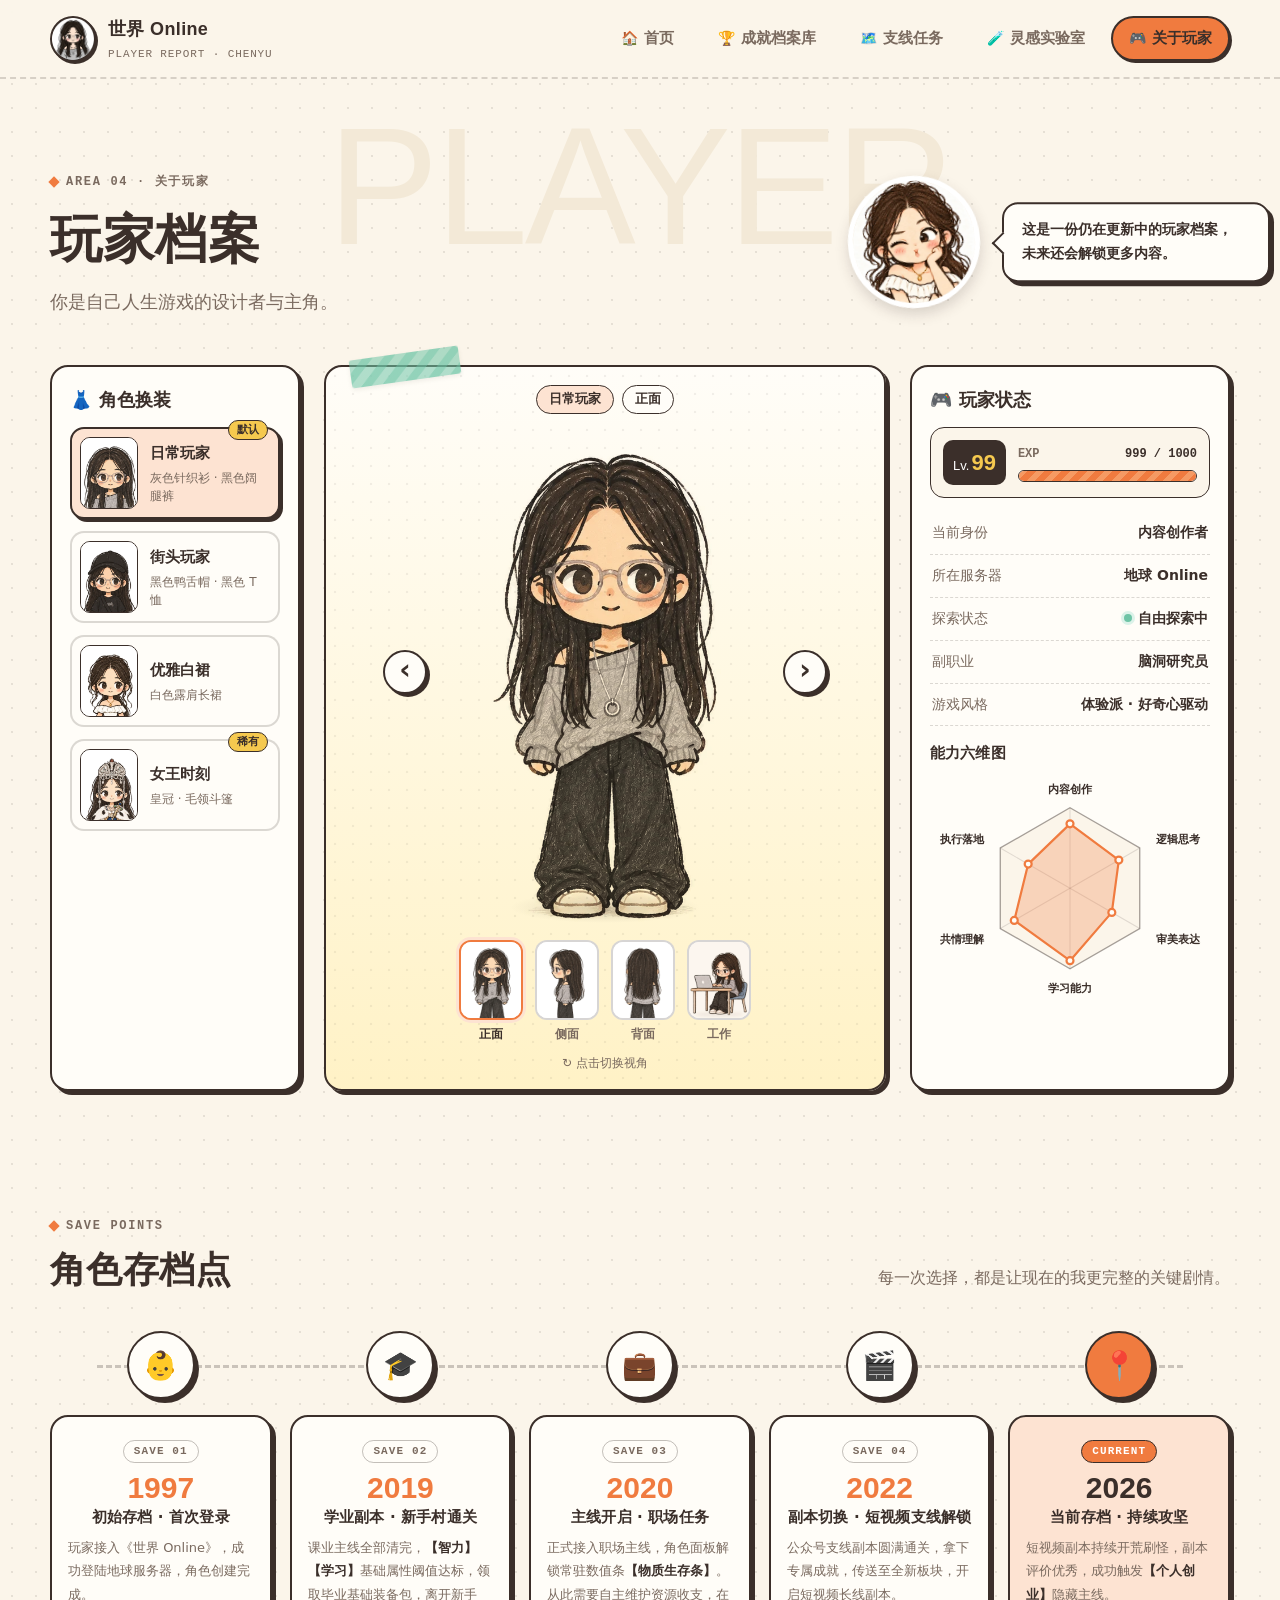
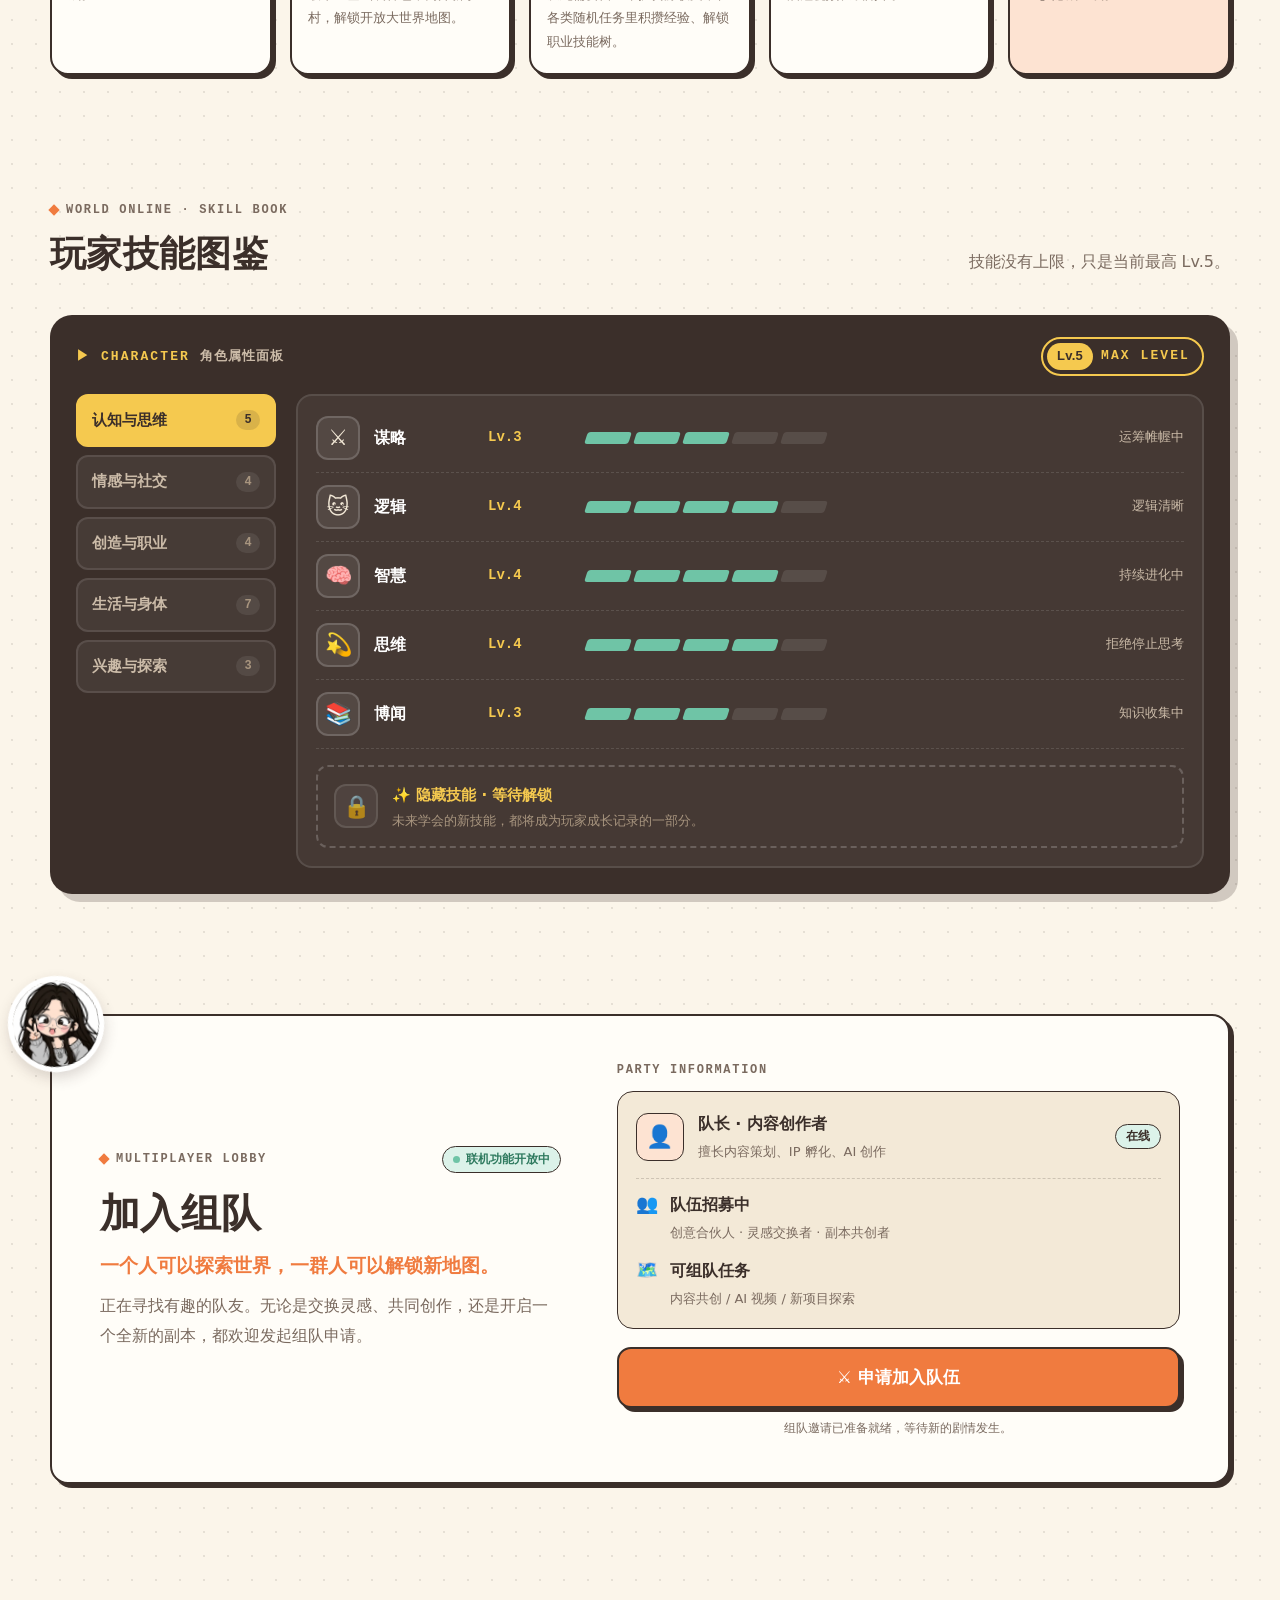
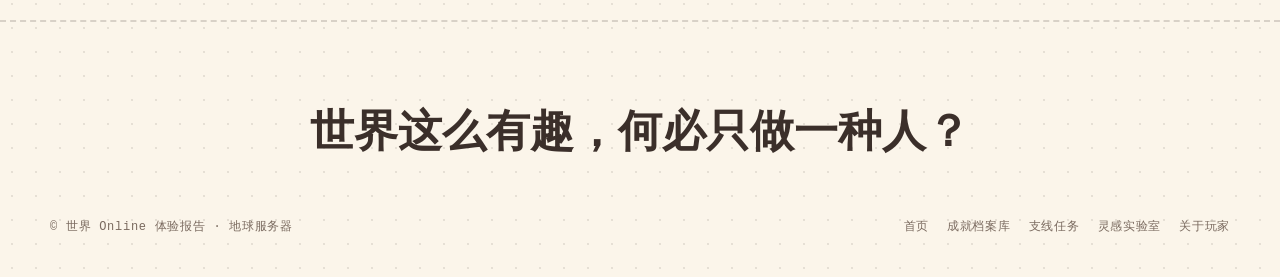
==== about.html @ a674e08b "Initial commit" ====
<!doctype html>
<html lang="zh-CN">
<head>
  <meta charset="utf-8">
  <meta name="viewport" content="width=device-width, initial-scale=1">
  <title>关于玩家 · 世界 Online 体验报告</title>
  <meta name="description" content="你是自己人生游戏的设计者与主角。">
  <meta property="og:title" content="关于玩家 · 世界 Online 体验报告">
  <meta property="og:description" content="你是自己人生游戏的设计者与主角。">
  <meta property="og:type" content="website">
  <link rel="icon" type="image/png" href="assets/img/favicon.png">
  <link rel="apple-touch-icon" href="assets/img/apple-touch-icon.png">
  <link rel="stylesheet" href="assets/css/style.css">
</head>
<body data-page="about">
  <main>
    <section class="page-hero pf-hero">
      <div class="page-hero-word" aria-hidden="true">PLAYER</div>
      <div class="container">
        <div>
          <span class="eyebrow">Area 04 · 关于玩家</span>
          <h1>玩家档案</h1>
          <p class="page-hero-lead">你是自己人生游戏的设计者与主角。</p>
        </div>
        <div class="pf-hero-mascot" aria-hidden="true">
          <img class="sticker" src="assets/img/sticker-wink.webp" alt="">
          <p class="pf-hero-bubble">这是一份仍在更新中的玩家档案，<br>未来还会解锁更多内容。</p>
        </div>
      </div>
    </section>

    <!-- 玩家档案：换装列表 / 角色展示 / 状态面板 -->
    <section class="section" style="padding-top:8px">
      <div class="container">
        <div class="pf" data-profile>
          <!-- 左：角色换装 -->
          <aside class="card pf-panel pf-outfits">
            <h2 class="pf-panel-title">👗 角色换装</h2>
            <div class="pf-outfit-list" data-outfit-list role="radiogroup" aria-label="选择装扮"></div>
          </aside>

          <!-- 中：角色展示 -->
          <div class="card pf-stage">
            <span class="tape tape-left" aria-hidden="true"></span>
            <div class="pf-stage-head">
              <span class="chip chip-orange" data-stage-outfit>日常玩家</span>
              <span class="chip" data-stage-view>正面</span>
            </div>
            <div class="pf-stage-main">
              <button class="pf-arrow pf-arrow-prev" type="button" data-view-prev aria-label="上一个视角">‹</button>
              <figure class="pf-figure">
                <img data-stage-img src="assets/img/outfits/daily-front.webp" alt="日常玩家 · 正面">
                <p class="pf-figure-missing" data-stage-missing hidden>这个视角暂未解锁</p>
              </figure>
              <button class="pf-arrow pf-arrow-next" type="button" data-view-next aria-label="下一个视角">›</button>
            </div>
            <div class="pf-views" data-view-list role="tablist" aria-label="切换视角"></div>
            <p class="pf-hint">↻ 点击切换视角</p>
          </div>

          <!-- 右：玩家状态 -->
          <aside class="card pf-panel pf-status">
            <h2 class="pf-panel-title">🎮 玩家状态</h2>
            <div class="pf-level">
              <span class="pf-lv">Lv.<b>99</b></span>
              <div class="pf-exp">
                <span class="pf-exp-label">EXP <b>999 / 1000</b></span>
                <span class="pf-exp-bar" aria-hidden="true"><i style="width:99.9%"></i></span>
              </div>
            </div>
            <dl class="pf-rows">
              <div><dt>当前身份</dt><dd>内容创作者</dd></div>
              <div><dt>所在服务器</dt><dd>地球 Online</dd></div>
              <div><dt>探索状态</dt><dd><span class="pf-dot"></span>自由探索中</dd></div>
              <div><dt>副职业</dt><dd>脑洞研究员</dd></div>
              <div><dt>游戏风格</dt><dd>体验派 · 好奇心驱动</dd></div>
            </dl>
            <h3 class="pf-radar-title">能力六维图</h3>
            <svg class="pf-radar" data-radar viewBox="0 0 320 280" role="img" aria-label="能力六维图：内容创作、逻辑思考、审美表达、学习能力、共情理解、执行落地"></svg>
          </aside>
        </div>
      </div>
    </section>

    <!-- 成长路径 -->
    <section class="section" style="padding-top:24px">
      <div class="container">
        <div class="section-head">
          <div>
            <span class="eyebrow">Save Points</span>
            <h2>角色存档点</h2>
          </div>
          <p>每一次选择，都是让现在的我更完整的关键剧情。</p>
        </div>
        <div class="savepoints">
          <div class="savepoint reveal">
            <span class="savepoint-flag">👶</span>
            <div class="card savepoint-card">
              <span class="savepoint-code">SAVE 01</span>
              <b class="savepoint-year">1997</b>
              <h3>初始存档 · 首次登录</h3>
              <p>玩家接入《世界 Online》，成功登陆地球服务器，角色创建完成。</p>
            </div>
          </div>
          <div class="savepoint reveal">
            <span class="savepoint-flag">🎓</span>
            <div class="card savepoint-card">
              <span class="savepoint-code">SAVE 02</span>
              <b class="savepoint-year">2019</b>
              <h3>学业副本 · 新手村通关</h3>
              <p>课业主线全部清完，<em>【智力】</em><em>【学习】</em>基础属性阈值达标，领取毕业基础装备包，离开新手村，解锁开放大世界地图。</p>
            </div>
          </div>
          <div class="savepoint reveal">
            <span class="savepoint-flag">💼</span>
            <div class="card savepoint-card">
              <span class="savepoint-code">SAVE 03</span>
              <b class="savepoint-year">2020</b>
              <h3>主线开启 · 职场任务</h3>
              <p>正式接入职场主线，角色面板解锁常驻数值条<em>【物质生存条】</em>。从此需要自主维护资源收支，在各类随机任务里积攒经验、解锁职业技能树。</p>
            </div>
          </div>
          <div class="savepoint reveal">
            <span class="savepoint-flag">🎬</span>
            <div class="card savepoint-card">
              <span class="savepoint-code">SAVE 04</span>
              <b class="savepoint-year">2022</b>
              <h3>副本切换 · 短视频支线解锁</h3>
              <p>公众号支线副本圆满通关，拿下专属成就，传送至全新板块，开启短视频长线副本。</p>
            </div>
          </div>
          <div class="savepoint savepoint-current reveal">
            <span class="savepoint-flag">📍</span>
            <div class="card savepoint-card">
              <span class="savepoint-code">CURRENT</span>
              <b class="savepoint-year">2026</b>
              <h3>当前存档 · 持续攻坚</h3>
              <p>短视频副本持续开荒刷怪，副本评价优秀，成功触发<em>【个人创业】</em>隐藏主线。</p>
            </div>
          </div>
        </div>
      </div>
    </section>

    <!-- 技能树 -->
    <section class="section" style="padding-top:24px">
      <div class="container">
        <div class="section-head">
          <div>
            <span class="eyebrow">World Online · Skill Book</span>
            <h2>玩家技能图鉴</h2>
          </div>
          <p>技能没有上限，只是当前最高 Lv.5。</p>
        </div>

        <!-- 属性面板：左侧分类页签，右侧技能列表 -->
        <div class="attr reveal" data-skillbook>
          <div class="attr-head">
            <span class="attr-title">▶ CHARACTER<em>角色属性面板</em></span>
            <span class="attr-max"><b>Lv.5</b>MAX LEVEL</span>
          </div>
          <div class="attr-body">
            <div class="attr-tabs" data-attr-tabs role="tablist" aria-label="技能分类"></div>
            <div class="attr-main">
              <ul class="attr-list" data-attr-list></ul>
              <div class="attr-locked">
                <span class="attr-icon">🔒</span>
                <div>
                  <strong>✨ 隐藏技能 · 等待解锁</strong>
                  <p>未来学会的新技能，都将成为玩家成长记录的一部分。</p>
                </div>
              </div>
            </div>
          </div>
        </div>
      </div>
    </section>

    <!-- 当前探索方向 + 联系方式 -->
    <section class="section" style="padding-top:24px">
      <div class="container">
        <!-- 多人联机：左栏介绍固定；右栏依次切换 组队大厅 → 扫码 → 申请已送达 -->
        <div class="card lobby reveal" data-lobby>
          <img class="sticker" src="assets/img/sticker-peace.webp" alt="" style="left:-44px; top:-40px; transform:rotate(-10deg)">

          <div class="lobby-intro">
            <div class="lobby-top">
              <span class="eyebrow">Multiplayer Lobby</span>
              <span class="lobby-online"><i></i>联机功能开放中</span>
            </div>
            <h2>加入组队</h2>
            <p class="lobby-slogan">一个人可以探索世界，一群人可以解锁新地图。</p>
            <p class="lobby-desc">正在寻找有趣的队友。无论是交换灵感、共同创作，还是开启一个全新的副本，都欢迎发起组队申请。</p>
          </div>

          <!-- 第一步：组队大厅 -->
          <div class="lobby-step" data-lobby-step="party">
            <span class="lobby-label">PARTY INFORMATION</span>
            <div class="lobby-box">
              <div class="lobby-leader">
                <span class="lobby-avatar">👤</span>
                <div>
                  <strong>队长 · 内容创作者</strong>
                  <small>擅长内容策划、IP 孵化、AI 创作</small>
                </div>
                <span class="lobby-tag is-online">在线</span>
              </div>
              <div class="lobby-row">
                <span class="lobby-row-icon">👥</span>
                <div>
                  <strong>队伍招募中</strong>
                  <small>创意合伙人 · 灵感交换者 · 副本共创者</small>
                </div>
              </div>
              <div class="lobby-row">
                <span class="lobby-row-icon">🗺️</span>
                <div>
                  <strong>可组队任务</strong>
                  <small>内容共创 / AI 视频 / 新项目探索</small>
                </div>
              </div>
            </div>
            <button class="lobby-btn" type="button" data-lobby-go="qr">⚔️ 申请加入队伍</button>
            <p class="lobby-foot">组队邀请已准备就绪，等待新的剧情发生。</p>
          </div>

          <!-- 第二步：扫码发送组队申请（网页没有后台，申请就是访客发出的微信好友申请） -->
          <div class="lobby-step lobby-qr-step" data-lobby-step="qr" hidden>
            <span class="lobby-sys is-pending">📱 SYSTEM MESSAGE · 组队通道已开启</span>
            <h3>扫码添加队长，发送组队申请</h3>
            <figure class="lobby-qr">
              <img src="assets/img/qrcode.png" alt="队长的个人二维码" data-lobby-qr>
              <span class="lobby-qr-missing" hidden>二维码待补充</span>
            </figure>
            <p class="lobby-desc">添加时备注「组队」，队长就知道你是从这里来的。</p>
            <button class="lobby-btn" type="button" data-lobby-go="sent">✅ 我已发送好友申请</button>
          </div>

          <!-- 第三步：申请已送达 -->
          <div class="lobby-step" data-lobby-step="sent" hidden>
            <span class="lobby-sys">✅ SYSTEM MESSAGE · 申请已送达</span>
            <h3>组队申请已送达！</h3>
            <p class="lobby-desc">你的创意共创邀请已经发到队长的微信。</p>
            <dl class="lobby-box lobby-info">
              <div><dt>申请类型</dt><dd>创意共创</dd></div>
              <div><dt>当前状态</dt><dd><span class="lobby-tag is-wait">等待队长通过</span></dd></div>
            </dl>
            <p class="lobby-desc">接下来就等待剧情更新吧。队长通过好友验证后，就能开始组队啦。</p>
            <p class="lobby-quote">「新的联机剧情，正在等待触发……」</p>
          </div>
        </div>
      </div>
    </section>
  </main>

  <script src="assets/js/main.js" defer></script>
  <script type="module" src="assets/js/about.js"></script>
</body>
</html>
---- assets/css/style.css ----
/* =========================================================
   世界 Online 体验报告 · 设计系统
   数字手账 × 创意拼贴 × 轻量游戏 UI
   ========================================================= */

:root {
  /* 纸张与文字 */
  --paper: #fbf5ea;
  --paper-deep: #f3e9d7;
  --card: #fffdf8;
  --ink: #3b2f2a;
  --ink-soft: #7a6a5f;
  --ink-faint: #b3a596;

  /* 强调色 */
  --orange: #f07b3f;
  --orange-soft: #fde3d2;
  --mint: #6fc4a6;
  --mint-soft: #dcf2e9;
  --lilac: #a996e8;
  --lilac-soft: #ebe5fc;
  --sky: #86bce8;
  --sky-soft: #e1eefa;
  --sun: #f5c94f;
  --sun-soft: #fff2c6;

  /* 形状 */
  --radius: 18px;
  --radius-sm: 12px;
  --border: 2px solid var(--ink);
  --shadow-hard: 4px 4px 0 var(--ink);
  --shadow-hard-lg: 6px 6px 0 var(--ink);
  --shadow-soft: 0 10px 30px rgba(59, 47, 42, 0.08);

  /* 字体：只用系统字体，国内访问不依赖外部字体服务 */
  --font-body: "PingFang SC", "Microsoft YaHei", "Noto Sans SC", "Hiragino Sans GB", system-ui, sans-serif;
  --font-display: "Arial Black", "Segoe UI Black", "Helvetica Neue", "PingFang SC", "Microsoft YaHei", sans-serif;
  --font-mono: "Cascadia Mono", "Consolas", "SF Mono", "Menlo", monospace;

  --container: 1180px;
}

* { box-sizing: border-box; }

html { scroll-behavior: smooth; }

body {
  margin: 0;
  color: var(--ink);
  font-family: var(--font-body);
  font-size: 16px;
  line-height: 1.7;
  background-color: var(--paper);
  /* 手账点阵纸 */
  background-image: radial-gradient(rgba(59, 47, 42, 0.11) 1.2px, transparent 1.2px);
  background-size: 24px 24px;
  -webkit-font-smoothing: antialiased;
}

img { max-width: 100%; display: block; }

a { color: inherit; text-decoration: none; }

h1, h2, h3, h4 { margin: 0; line-height: 1.2; letter-spacing: 0.01em; }

p { margin: 0; }

.container {
  width: min(var(--container), 100% - 64px);
  margin-inline: auto;
}

.visually-hidden {
  position: absolute;
  width: 1px;
  height: 1px;
  overflow: hidden;
  clip: rect(0 0 0 0);
}

/* ---------------------------------------------------------
   导航
   --------------------------------------------------------- */

.site-nav {
  position: sticky;
  top: 0;
  z-index: 50;
  padding: 14px 0;
  background: rgba(251, 245, 234, 0.88);
  backdrop-filter: blur(10px);
  border-bottom: 2px dashed rgba(59, 47, 42, 0.18);
}

.site-nav .container {
  display: flex;
  align-items: center;
  justify-content: space-between;
  gap: 24px;
}

.brand {
  display: flex;
  align-items: center;
  gap: 12px;
}

.brand-avatar {
  width: 46px;
  height: 46px;
  border-radius: 50%;
  border: var(--border);
  box-shadow: 2px 2px 0 var(--ink);
  object-fit: cover;
  background: var(--card);
}

.brand-text strong {
  display: block;
  font-family: var(--font-display);
  font-size: 18px;
  letter-spacing: 0.02em;
}

.brand-text span {
  display: block;
  font-family: var(--font-mono);
  font-size: 11px;
  color: var(--ink-soft);
  letter-spacing: 0.08em;
}

.nav-links {
  display: flex;
  gap: 8px;
  list-style: none;
  margin: 0;
  padding: 0;
}

.nav-links a {
  display: inline-flex;
  align-items: center;
  gap: 6px;
  padding: 8px 16px;
  border: 2px solid transparent;
  border-radius: 999px;
  font-size: 15px;
  font-weight: 600;
  color: var(--ink-soft);
  transition: color 0.2s, background 0.2s, border-color 0.2s, transform 0.2s;
}

.nav-links a:hover {
  color: var(--ink);
  background: var(--card);
  border-color: var(--ink);
  transform: translateY(-1px);
}

.nav-links a[aria-current="page"] {
  color: var(--ink);
  background: var(--orange);
  border-color: var(--ink);
  box-shadow: 2px 2px 0 var(--ink);
}

.nav-icon { font-size: 14px; }

/* ---------------------------------------------------------
   通用：标签、卡片、胶带、贴纸
   --------------------------------------------------------- */

.eyebrow {
  display: inline-flex;
  align-items: center;
  gap: 8px;
  font-family: var(--font-mono);
  font-size: 12px;
  font-weight: 700;
  letter-spacing: 0.14em;
  text-transform: uppercase;
  color: var(--ink-soft);
}

.eyebrow::before {
  content: "";
  width: 8px;
  height: 8px;
  background: var(--orange);
  transform: rotate(45deg);
}

.chip {
  display: inline-flex;
  align-items: center;
  gap: 6px;
  padding: 3px 12px;
  border: 1.5px solid var(--ink);
  border-radius: 999px;
  font-size: 13px;
  font-weight: 600;
  line-height: 1.6;
  background: var(--card);
  white-space: nowrap;
}

.chip-orange { background: var(--orange-soft); }
.chip-mint { background: var(--mint-soft); }
.chip-lilac { background: var(--lilac-soft); }
.chip-sky { background: var(--sky-soft); }
.chip-sun { background: var(--sun-soft); }
.chip-ghost { border-style: dashed; color: var(--ink-soft); background: transparent; }

.card {
  position: relative;
  background: var(--card);
  border: var(--border);
  border-radius: var(--radius);
  box-shadow: var(--shadow-hard);
}

.card-soft {
  position: relative;
  background: var(--card);
  border-radius: var(--radius);
  box-shadow: var(--shadow-soft);
}

a.card,
.card.is-link {
  transition: transform 0.2s ease, box-shadow 0.2s ease;
}

a.card:hover,
.card.is-link:hover {
  transform: translate(-2px, -3px);
  box-shadow: var(--shadow-hard-lg);
}

a.card:focus-visible,
.nav-links a:focus-visible {
  outline: 3px solid var(--orange);
  outline-offset: 3px;
}

.tilt-l { transform: rotate(-1.5deg); }
.tilt-r { transform: rotate(1.5deg); }

/* 和纸胶带 */
.tape {
  position: absolute;
  top: -14px;
  left: 50%;
  width: 110px;
  height: 28px;
  transform: translateX(-50%) rotate(-3deg);
  background: repeating-linear-gradient(
    -45deg,
    rgba(111, 196, 166, 0.75) 0 8px,
    rgba(111, 196, 166, 0.55) 8px 16px
  );
  border-radius: 3px;
  box-shadow: 0 2px 4px rgba(59, 47, 42, 0.08);
  z-index: 3;
}

.tape-orange {
  background: repeating-linear-gradient(-45deg, rgba(240, 123, 63, 0.7) 0 8px, rgba(240, 123, 63, 0.5) 8px 16px);
}

.tape-lilac {
  background: repeating-linear-gradient(-45deg, rgba(169, 150, 232, 0.7) 0 8px, rgba(169, 150, 232, 0.5) 8px 16px);
}

.tape-left { left: 24px; transform: rotate(-8deg); }
.tape-right { left: auto; right: 24px; transform: rotate(7deg); }

/* 表情贴纸 */
.sticker {
  position: absolute;
  width: 96px;
  height: 96px;
  border-radius: 50%;
  border: 5px solid #fff;
  box-shadow: 0 6px 14px rgba(59, 47, 42, 0.18);
  object-fit: cover;
  z-index: 4;
  transition: transform 0.25s ease;
}

.sticker:hover { transform: rotate(0deg) scale(1.08) !important; }

/* 手绘下划线 */
.scribble {
  position: relative;
  white-space: nowrap;
}

.scribble::after {
  content: "";
  position: absolute;
  left: -4px;
  right: -4px;
  bottom: -6px;
  height: 12px;
  background: url("data:image/svg+xml,%3Csvg xmlns='http://www.w3.org/2000/svg' viewBox='0 0 200 12' preserveAspectRatio='none'%3E%3Cpath d='M2 8 C 40 2, 70 12, 110 6 S 170 3, 198 7' fill='none' stroke='%23f07b3f' stroke-width='4' stroke-linecap='round'/%3E%3C/svg%3E") no-repeat center / 100% 100%;
}

.highlight {
  background: linear-gradient(transparent 58%, var(--sun-soft) 58%);
  padding: 0 2px;
}

/* ---------------------------------------------------------
   区块标题
   --------------------------------------------------------- */

.section {
  padding: 96px 0;
}

.section-head {
  display: flex;
  align-items: flex-end;
  justify-content: space-between;
  gap: 24px;
  margin-bottom: 40px;
}

.section-head h2 {
  margin-top: 10px;
  font-size: 36px;
  font-weight: 800;
}

.section-head p {
  max-width: 420px;
  color: var(--ink-soft);
}

/* 区块标题右侧：头像贴纸 + 说明文字 */
.collection-note {
  display: flex;
  align-items: center;
  gap: 18px;
}

.collection-note .sticker {
  position: relative;
  flex: none;
  width: 84px;
  height: 84px;
  transform: rotate(-8deg);
}

.collection-note p { max-width: none; }

/* 子页面页头 */
.page-hero {
  position: relative;
  padding: 88px 0 56px;
  overflow: hidden;
}

.page-hero-word {
  position: absolute;
  inset: 24px 0 auto;
  font-family: var(--font-display);
  font-size: clamp(90px, 13vw, 190px);
  line-height: 1;
  letter-spacing: -0.02em;
  color: var(--paper-deep);
  text-align: center;
  white-space: nowrap;
  pointer-events: none;
  user-select: none;
}

.page-hero .container {
  position: relative;
  display: flex;
  align-items: center;
  justify-content: space-between;
  gap: 40px;
}

.page-hero h1 {
  margin: 14px 0 16px;
  font-size: 52px;
  font-weight: 900;
}

.page-hero-slogan {
  margin: -4px 0 8px;
  font-size: 20px;
  font-weight: 800;
  color: var(--orange);
}

.page-hero-lead {
  max-width: 560px;
  font-size: 18px;
  color: var(--ink-soft);
}

.page-hero .sticker {
  position: relative;
  width: 132px;
  height: 132px;
  flex: none;
}

/* 占位：明确标注待补充，不伪造内容 */
.placeholder-text {
  color: var(--ink-faint);
  font-style: normal;
}

.placeholder-text::before {
  content: "【待补充】";
  color: var(--orange);
  font-weight: 600;
}

/* ---------------------------------------------------------
   页脚
   --------------------------------------------------------- */

.site-footer {
  margin-top: 40px;
  padding: 72px 0 40px;
  border-top: 2px dashed rgba(59, 47, 42, 0.18);
}

.footer-slogan {
  font-size: clamp(28px, 4vw, 44px);
  font-weight: 900;
  text-align: center;
}

.footer-meta {
  display: flex;
  justify-content: space-between;
  align-items: center;
  margin-top: 48px;
  font-family: var(--font-mono);
  font-size: 12px;
  color: var(--ink-soft);
  letter-spacing: 0.06em;
}

.footer-links {
  display: flex;
  gap: 18px;
}

.footer-links a:hover { color: var(--orange); }

/* ---------------------------------------------------------
   首页 · 首屏
   --------------------------------------------------------- */

.home-hero {
  position: relative;
  padding: 40px 0 80px;
  overflow: hidden;
}

.hero-bg-word {
  position: absolute;
  left: 50%;
  top: 46%;
  transform: translate(-50%, -50%);
  font-family: var(--font-display);
  font-size: clamp(160px, 24vw, 360px);
  line-height: 0.8;
  letter-spacing: -0.03em;
  color: #f0e2cb;
  white-space: nowrap;
  pointer-events: none;
  user-select: none;
}

.hero-bg-word span {
  color: transparent;
  -webkit-text-stroke: 3px #ead8bb;
}

.hero-grid {
  position: relative;
  display: grid;
  grid-template-columns: minmax(0, 1fr) 520px;
  align-items: center;
  gap: 24px;
  min-height: 640px;
}

.hero-copy {
  position: relative;
  z-index: 2;
}

/* 大标题：橙色"世界 Online"＋深棕"体验报告"，两行左对齐 */
.hero-title {
  margin: 22px 0 28px;
  font-size: clamp(52px, 6vw, 80px);
  font-weight: 900;
  line-height: 1.08;
}

.hero-title em {
  font-style: normal;
  font-family: var(--font-display);
  color: var(--orange);
}

.slogan-note {
  display: inline-block;
  padding: 14px 26px 14px 22px;
  font-size: 24px;
  font-weight: 800;
  background: var(--sun-soft);
  border: var(--border);
  border-radius: 6px 18px 6px 18px;
  box-shadow: var(--shadow-hard);
  transform: rotate(-2deg);
}

.slogan-note::before {
  content: "✦ ";
  color: var(--orange);
}

.hero-actions {
  display: flex;
  flex-wrap: wrap;
  gap: 14px;
  margin-top: 44px;
}

.btn {
  display: inline-flex;
  align-items: center;
  gap: 8px;
  padding: 12px 22px;
  border: var(--border);
  border-radius: 999px;
  font-weight: 700;
  background: var(--card);
  box-shadow: var(--shadow-hard);
  transition: transform 0.2s, box-shadow 0.2s;
}

.btn:hover {
  transform: translate(-2px, -2px);
  box-shadow: var(--shadow-hard-lg);
}

.btn-primary { background: var(--orange); }

/* 打盹女孩所在的卡片 */
.hero-stage {
  position: relative;
  z-index: 2;
  justify-self: end;
}

.nap-card {
  width: 520px;
  height: 613px;
  background:
    linear-gradient(rgba(59, 47, 42, 0.06) 1px, transparent 1px) 0 0 / 26px 26px,
    linear-gradient(90deg, rgba(59, 47, 42, 0.06) 1px, transparent 1px) 0 0 / 26px 26px,
    var(--card);
  border: var(--border);
  border-radius: 26px;
  box-shadow: var(--shadow-hard-lg);
  transform: rotate(1.5deg);
}

.nap-card .motion-stage {
  position: absolute;
  inset: 0;
  border-radius: 24px;
  overflow: hidden;
  cursor: pointer;
  outline: none;
}

.nap-card .motion-stage[data-state="awake"] { cursor: default; }
.nap-card .motion-stage:focus-visible { box-shadow: inset 0 0 0 4px var(--orange); }

.motion-source { display: none; }

.motion-stage canvas,
.motion-fallback {
  position: absolute;
  inset: 0;
  width: 100%;
  height: 100%;
  display: block;
}

.motion-stage[data-layer="gaze"] .canvas-sleepwake,
.motion-stage[data-layer="sleepwake"] .canvas-gaze { visibility: hidden; }
.motion-fallback { display: none; object-fit: contain; }
.motion-stage[data-mode="fallback"] canvas { display: none; }
.motion-stage[data-mode="fallback"] .motion-fallback { display: block; }

.nap-zzz {
  position: absolute;
  top: 70px;
  right: 74px;
  font-family: var(--font-display);
  color: var(--ink-soft);
  font-size: 22px;
  pointer-events: none;
  transition: opacity 0.4s;
  z-index: 3;
}

.nap-zzz span { display: inline-block; animation: zzz 2.4s ease-in-out infinite; }
.nap-zzz span:nth-child(2) { animation-delay: 0.4s; font-size: 0.8em; }
.nap-zzz span:nth-child(3) { animation-delay: 0.8s; font-size: 0.65em; }

.nap-card:has(.motion-stage:not([data-state="sleep"])) .nap-zzz { opacity: 0; }

@keyframes zzz {
  0%, 100% { transform: translateY(0); opacity: 0.35; }
  50% { transform: translateY(-8px); opacity: 1; }
}

/* 任务追踪：负责"该做什么"，文字随动画状态切换（main.js 写入） */
.quest-tracker {
  position: absolute;
  right: calc(100% - 10px);
  top: 36%;
  display: flex;
  flex-direction: column;
  gap: 4px;
  min-width: 200px;
  padding: 12px 16px 14px;
  color: #fff;
  background: var(--ink);
  border-radius: 12px;
  box-shadow: 4px 4px 0 rgba(59, 47, 42, 0.25);
  transform: rotate(-2deg);
  pointer-events: none;
  z-index: 6;
}

.qt-head {
  display: flex;
  align-items: center;
  gap: 6px;
  font-family: var(--font-mono);
  font-size: 11px;
  font-weight: 700;
  letter-spacing: 0.18em;
  color: var(--sun);
}

.qt-head::before {
  content: "!";
  display: grid;
  place-items: center;
  width: 16px;
  height: 16px;
  font-size: 11px;
  letter-spacing: 0;
  color: var(--ink);
  background: var(--sun);
  border-radius: 4px;
}

.qt-title {
  font-size: 17px;
  font-weight: 900;
}

.qt-row {
  display: flex;
  align-items: center;
  gap: 8px;
  margin-top: 4px;
  font-size: 13px;
  font-weight: 600;
  color: #e9dcc8;
  white-space: nowrap;
}

.qt-check {
  flex: none;
  display: grid;
  place-items: center;
  width: 18px;
  height: 18px;
  border: 2px solid #e9dcc8;
  border-radius: 4px;
}

/* 勾：用边框画，保证在格子正中 */
.qt-row.is-done .qt-check {
  border-color: var(--mint);
  background: var(--mint);
}

.qt-row.is-done .qt-check::after {
  content: "";
  width: 5px;
  height: 9px;
  border: solid var(--ink);
  border-width: 0 2.5px 2.5px 0;
  transform: translateY(-1px) rotate(45deg);
}

.qt-row.is-done { color: #fff; }
.qt-row.is-done b { color: var(--mint); }

.qt-row[hidden] { display: none; }

.qt-row b {
  margin-left: auto;
  padding-left: 12px;
  font-family: var(--font-mono);
  color: var(--sun);
}

/* 全部完成：标题栏变薄荷绿 */
.quest-tracker.is-done .qt-head { color: var(--mint); }
.quest-tracker.is-done .qt-head::before { content: "✓"; background: var(--mint); }

/* 对话气泡：她自己说的话，随动画状态变化（由 nap-girl/app.js 写入） */
.nap-bubble {
  position: absolute;
  top: -34px;
  right: -46px;
  padding: 12px 20px;
  font-size: 17px;
  font-weight: 800;
  white-space: nowrap;
  background: var(--card);
  border: var(--border);
  border-radius: 20px;
  box-shadow: var(--shadow-hard);
  transform: rotate(3deg);
  z-index: 5;
  pointer-events: none;
  animation: bubble-bob 2.2s ease-in-out infinite;
}

/* 尾巴指向女孩的脸 */
.nap-bubble::before,
.nap-bubble::after {
  content: "";
  position: absolute;
  left: 38px;
  border-style: solid;
}

.nap-bubble::before {
  bottom: -16px;
  border-width: 16px 14px 0 0;
  border-color: var(--ink) transparent transparent transparent;
}

.nap-bubble::after {
  bottom: -11px;
  left: 40px;
  border-width: 12px 10px 0 0;
  border-color: var(--card) transparent transparent transparent;
}

/* 睡着时用暖橙色更醒目 */
.nap-card:has(.motion-stage[data-state="sleep"]) .nap-bubble,
.nap-card:has(.motion-stage[data-state="dozing"]) .nap-bubble {
  background: var(--orange);
}

.nap-card:has(.motion-stage[data-state="sleep"]) .nap-bubble::after,
.nap-card:has(.motion-stage[data-state="dozing"]) .nap-bubble::after {
  border-top-color: var(--orange);
}

@keyframes bubble-bob {
  0%, 100% { translate: 0 0; }
  50% { translate: 0 -6px; }
}

.hud-name {
  font-size: 17px;
  font-weight: 900;
  color: var(--orange);
}

/* 玩家状态面板（游戏 HUD） */
.hud {
  position: relative;
  max-width: 460px;
  margin-top: 40px;
  padding: 18px 22px 16px;
  background: var(--card);
  border: var(--border);
  border-radius: 16px;
  box-shadow: var(--shadow-hard);
  transform: rotate(-1deg);
  z-index: 6;
}

.hud-head {
  display: flex;
  align-items: center;
  justify-content: space-between;
  padding-bottom: 10px;
  margin-bottom: 10px;
  border-bottom: 2px dashed rgba(59, 47, 42, 0.2);
  font-family: var(--font-mono);
  font-size: 12px;
  font-weight: 700;
  letter-spacing: 0.1em;
}

.status-dot {
  display: inline-flex;
  align-items: center;
  gap: 6px;
  font-family: var(--font-body);
  font-size: 12px;
  font-weight: 700;
  letter-spacing: 0;
  color: var(--ink-soft);
}

.status-dot::before {
  content: "";
  width: 9px;
  height: 9px;
  border-radius: 50%;
  background: var(--ink-faint);
  box-shadow: 0 0 0 3px rgba(179, 165, 150, 0.25);
}

.status-dot.is-online { color: #2f8f6c; }
.status-dot.is-online::before { background: var(--mint); box-shadow: 0 0 0 3px rgba(111, 196, 166, 0.3); }

.hud-rows {
  display: grid;
  gap: 8px;
  margin: 0;
}

.hud-row {
  display: grid;
  grid-template-columns: 70px 1fr;
  gap: 10px;
  font-size: 14px;
}

.hud-row dt {
  font-size: 13px;
  font-weight: 700;
  color: var(--ink-soft);
  padding-top: 1px;
}

.hud-row dd {
  margin: 0;
  font-weight: 600;
}

.hud-tags {
  display: flex;
  flex-wrap: wrap;
  gap: 4px;
}

.hud-tags .chip {
  padding: 0 8px;
  font-size: 12px;
}

/* ---------------------------------------------------------
   首页 · 读取存档（个人介绍）
   深色面板 + 存档槽，进入视口时读条走满
   --------------------------------------------------------- */

.savefile {
  position: relative;
  max-width: 900px;
  margin: 0 auto;
  padding: 26px 32px 32px;
  color: #f3e9d7;
  background: var(--ink);
  border-radius: 22px;
  box-shadow: 8px 8px 0 rgba(59, 47, 42, 0.22);
}

.savefile-head {
  display: flex;
  justify-content: space-between;
  align-items: center;
  margin-bottom: 16px;
  font-family: var(--font-mono);
  font-size: 13px;
  font-weight: 700;
  letter-spacing: 0.16em;
  color: #a8957f;
}

.savefile-mode { color: var(--sun); }

.savefile-mode em {
  margin-left: 10px;
  font-family: var(--font-body);
  font-style: normal;
  letter-spacing: 0.08em;
  color: #cbbba8;
}

.save-slot {
  display: grid;
  grid-template-columns: 92px minmax(0, 1fr) auto;
  gap: 20px;
  align-items: center;
  padding: 16px 20px;
  background: rgba(255, 255, 255, 0.08);
  border: 2px solid rgba(255, 255, 255, 0.14);
  border-radius: 16px;
}

.save-slot-avatar {
  width: 92px;
  height: 92px;
  border-radius: 14px;
  border: 3px solid var(--sun);
  object-fit: cover;
}

.save-slot-meta {
  font-size: 13px;
  font-weight: 700;
  letter-spacing: 0.08em;
  color: #a8957f;
}

.save-slot h2 {
  margin: 4px 0 12px;
  font-size: 26px;
  font-weight: 900;
  color: #fff;
}

.save-bar {
  height: 10px;
  border-radius: 999px;
  background: rgba(255, 255, 255, 0.12);
  overflow: hidden;
}

.save-bar i {
  display: block;
  width: 0;
  height: 100%;
  border-radius: inherit;
  background: var(--mint);
  transition: width 1.4s cubic-bezier(0.3, 0.6, 0.3, 1) 0.3s;
}

.save-slot-status {
  display: grid;
  font-size: 14px;
  font-weight: 900;
  white-space: nowrap;
}

/* 两段文字叠在同一格，读条走满后切换 */
.save-slot-status > span {
  grid-area: 1 / 1;
  transition: opacity 0.3s;
}

.save-slot-status .is-loading { color: var(--sun); }
.save-slot-status .is-loaded { color: var(--mint); opacity: 0; }

.savefile.is-in .save-bar i { width: 100%; }
.savefile.is-in .is-loading { opacity: 0; transition-delay: 1.7s; }
.savefile.is-in .is-loaded { opacity: 1; transition-delay: 1.7s; }

.save-log {
  padding: 22px 8px 0;
}

.save-log p {
  position: relative;
  padding-left: 24px;
  font-size: 18px;
  line-height: 2;
}

.save-log p::before {
  content: "▸";
  position: absolute;
  left: 2px;
  color: var(--sun);
}

.save-em {
  color: var(--sun);
  font-weight: 800;
}

/* ---------------------------------------------------------
   首页 · 区域入口（地图地点）
   --------------------------------------------------------- */

.zones {
  display: grid;
  grid-template-columns: repeat(6, 1fr);
  gap: 24px;
}

.zone {
  grid-column: span 2;
  display: flex;
  flex-direction: column;
  min-height: 240px;
  padding: 26px 26px 22px;
}

.zone-wide { grid-column: span 4; }

/* 区域卡依次"加载"进来 */
.zones .zone.reveal { transition-delay: calc(var(--i, 0) * 0.08s); }

.section-head .section-note {
  max-width: none;
  white-space: nowrap;
}

.zone-top {
  display: flex;
  justify-content: space-between;
  align-items: flex-start;
  margin-bottom: 18px;
}

.zone-icon {
  display: grid;
  place-items: center;
  width: 54px;
  height: 54px;
  font-size: 26px;
  border: var(--border);
  border-radius: 14px;
}

.zone-code {
  font-family: var(--font-mono);
  font-size: 12px;
  font-weight: 700;
  color: var(--ink-soft);
  letter-spacing: 0.1em;
}

.zone h3 {
  font-size: 22px;
  font-weight: 800;
}

.zone-en {
  font-family: var(--font-mono);
  font-size: 12px;
  color: var(--ink-soft);
  letter-spacing: 0.1em;
  text-transform: uppercase;
}

.zone p {
  margin-top: 10px;
  color: var(--ink-soft);
  font-size: 15px;
}

/* 灵感实验室的警告行 */
.zone p.zone-warn {
  font-weight: 800;
  color: #c2491f;
}

.zone p.zone-warn + p { margin-top: 2px; }

/* 成就档案库：大圆通关章盖在卡片右侧 */
.clear-stamp {
  position: absolute;
  right: 70px;
  top: 50px;
  display: flex;
  flex-direction: column;
  align-items: center;
  justify-content: center;
  gap: 2px;
  width: 138px;
  height: 138px;
  color: #d9542a;
  border: 4px solid #d9542a;
  border-radius: 50%;
  box-shadow: inset 0 0 0 4px var(--orange-soft), inset 0 0 0 6px #d9542a;
  transform: rotate(-14deg);
  mix-blend-mode: multiply;
  pointer-events: none;
}

.clear-stamp i {
  font-size: 12px;
  font-style: normal;
  font-weight: 800;
  letter-spacing: 0.1em;
}

.clear-stamp b {
  padding: 2px 0;
  font-family: var(--font-display);
  font-size: 26px;
  font-weight: 900;
  letter-spacing: 0.04em;
  border-top: 2px solid #d9542a;
  border-bottom: 2px solid #d9542a;
}

/* 卡片出现时，印章"啪"地盖下来 */
.zone.is-in .clear-stamp { animation: stamp-in 0.45s cubic-bezier(0.3, 1.6, 0.5, 1) 0.5s both; }

@keyframes stamp-in {
  from { opacity: 0; transform: rotate(-14deg) scale(2); }
  to { opacity: 1; transform: rotate(-14deg) scale(1); }
}
.zone-go {
  margin-top: auto;
  padding-top: 18px;
  font-weight: 700;
  font-size: 14px;
  display: flex;
  justify-content: space-between;
  align-items: center;
}

.zone-go .arrow {
  display: grid;
  place-items: center;
  width: 32px;
  height: 32px;
  border: var(--border);
  border-radius: 50%;
  background: var(--card);
  transition: transform 0.2s, background 0.2s;
}

a.zone:hover .arrow {
  background: var(--orange);
  transform: translateX(4px);
}
.zone-here {
  background: transparent;
  border-style: dashed;
  box-shadow: none;
}

/* 新手村：定位针上下跳，脚下一圈扩散的波纹 */
.zone-pin {
  position: relative;
}

.zone-pin::after {
  content: "";
  position: absolute;
  inset: -2px;
  border-radius: 14px;
  border: 2px solid var(--orange);
  animation: pin-ping 1.8s ease-out infinite;
}

.zone-here .zone-pin { animation: pin-hop 1.8s ease-in-out infinite; }

@keyframes pin-hop {
  0%, 100% { transform: translateY(0); }
  30% { transform: translateY(-6px); }
  60% { transform: translateY(0); }
}

@keyframes pin-ping {
  0% { opacity: 0.8; transform: scale(1); }
  100% { opacity: 0; transform: scale(1.6); }
}

/* 区域探索度 */
.explore {
  margin-top: auto;
  padding-top: 18px;
}

.explore-label {
  display: flex;
  justify-content: space-between;
  font-size: 13px;
  font-weight: 700;
  color: var(--ink-soft);
}

.explore-label b {
  font-family: var(--font-mono);
  color: var(--orange);
}

.explore-bar {
  display: block;
  height: 10px;
  margin-top: 8px;
  background: var(--card);
  border: 2px solid var(--ink);
  border-radius: 999px;
  overflow: hidden;
}

.explore-bar i {
  display: block;
  width: 0;
  height: 100%;
  background: repeating-linear-gradient(-45deg, var(--orange) 0 6px, #f39a68 6px 12px);
  transition: width 1s ease 0.4s;
}

/* 区域标记：未探索是跳动的"!"，探索过显示"已探索" */
.zone-flag {
  position: absolute;
  top: -14px;
  right: 22px;
  z-index: 2;
  display: grid;
  place-items: center;
  min-width: 30px;
  height: 30px;
  padding: 0 8px;
  font-weight: 900;
  font-size: 16px;
  background: var(--sun);
  border: var(--border);
  border-radius: 10px;
  box-shadow: 2px 2px 0 var(--ink);
  animation: flag-bob 1.6s ease-in-out infinite;
}

.zone-flag::before { content: "!"; }

.zone.is-explored .zone-flag {
  font-size: 12px;
  background: var(--mint);
  animation: none;
}

.zone.is-explored .zone-flag::before { content: "✓ 已探索"; }

@keyframes flag-bob {
  0%, 100% { transform: translateY(0); }
  50% { transform: translateY(-5px); }
}

/* 悬停：图标跳一下 */
a.zone:hover .zone-icon { animation: icon-hop 0.5s ease; }

@keyframes icon-hop {
  0%, 100% { transform: translateY(0) rotate(0); }
  40% { transform: translateY(-8px) rotate(-8deg); }
  70% { transform: translateY(0) rotate(4deg); }
}

@media (prefers-reduced-motion: reduce) {
  .zone-here .zone-pin, .zone-pin::after, .zone-flag, a.zone:hover .zone-icon, .zone.is-in .clear-stamp { animation: none; }
}

/* ---------------------------------------------------------
   成就档案库
   --------------------------------------------------------- */

/* 页头：手柄小图标 + 女王贴纸 + 对话气泡 */
.ach-hero-pad {
  display: inline-block;
  font-size: 0.7em;
  transform: rotate(-10deg) translateY(-4px);
}

.ach-hero-mascot {
  position: relative;
  flex: none;
}

.ach-hero .sticker { transform: rotate(8deg); }

.ach-hero-bubble {
  position: absolute;
  right: calc(100% + 14px);
  top: 4px;
  padding: 10px 16px;
  font-size: 15px;
  font-weight: 800;
  line-height: 1.5;
  white-space: nowrap;
  background: var(--card);
  border: var(--border);
  border-radius: 14px;
  box-shadow: var(--shadow-hard);
  transform: rotate(-4deg);
}

.ach-hero-bubble::after {
  content: "";
  position: absolute;
  right: -11px;
  top: 22px;
  width: 16px;
  height: 16px;
  background: var(--card);
  border-top: var(--border);
  border-right: var(--border);
  transform: rotate(45deg);
}

/* 成就徽章墙：收藏图鉴 */
.badge-wall {
  position: relative;
  margin: 26px 12px 0;
  padding: 76px 48px 48px;
  background:
    radial-gradient(rgba(59, 47, 42, 0.08) 1.2px, transparent 1.2px) 0 0 / 22px 22px,
    #fdf6e8;
  border: 3px solid var(--ink);
  border-radius: 26px;
  box-shadow: 0 0 0 10px #b98256, 0 0 0 13px var(--ink), 14px 14px 0 4px rgba(59, 47, 42, 0.18);
}

/* 左侧彩色索引贴 */
.bw-tabs {
  position: absolute;
  left: -34px;
  top: 150px;
  display: grid;
  gap: 18px;
}

.bw-tabs i {
  display: block;
  width: 22px;
  height: 70px;
  border: 2px solid var(--ink);
  border-right: 0;
  border-radius: 10px 0 0 10px;
}

.bw-tabs i:nth-child(1) { background: var(--sun); }
.bw-tabs i:nth-child(2) { background: #f4a9b8; }
.bw-tabs i:nth-child(3) { background: var(--sky); }

.bw-head {
  position: absolute;
  left: 36px;
  top: -28px;
  display: flex;
  align-items: center;
  gap: 14px;
  padding: 8px 22px 8px 10px;
  color: #fdf6e8;
  background: #6b4430;
  border: 3px solid var(--ink);
  border-radius: 16px;
  box-shadow: var(--shadow-hard);
}

.bw-head-icon {
  width: 52px;
  height: 52px;
  margin: -6px 0;
  object-fit: contain;
}

.bw-head h2 {
  font-size: 24px;
  font-weight: 900;
  letter-spacing: 0.04em;
}

.bw-head h2::before {
  content: "★ ";
  color: var(--sun);
}

.bw-head-en {
  margin-left: 6px;
  padding-left: 14px;
  font-family: var(--font-mono);
  font-size: 12px;
  font-weight: 700;
  letter-spacing: 0.12em;
  text-transform: uppercase;
  color: #e6cfae;
  border-left: 1.5px solid rgba(253, 246, 232, 0.35);
}

.bw-grid {
  display: grid;
  grid-template-columns: repeat(3, 1fr);
  gap: 44px 28px;
}

/* 单枚徽章 */
.bw-badge {
  display: flex;
  flex-direction: column;
  align-items: center;
  text-align: center;
}

/* 徽章图：高清透明底 PNG */
.bw-emblem {
  width: 200px;
  height: 190px;
  object-fit: contain;
  filter: drop-shadow(3px 4px 0 rgba(59, 47, 42, 0.15));
  transition: transform 0.25s ease;
}

.bw-badge:hover .bw-emblem { transform: translateY(-5px) rotate(-2deg); }
.bw-value {
  margin-top: 6px;
  font-family: var(--font-display);
  font-size: 50px;
  line-height: 1;
}

.bw-value small {
  margin-left: 4px;
  font-family: var(--font-body);
  font-size: 20px;
  font-weight: 800;
}

.bw-label {
  margin-top: 8px;
  font-size: 16px;
  font-weight: 800;
}

.bw-note {
  margin-top: 14px;
  padding: 8px 16px;
  font-size: 13px;
  font-weight: 600;
  color: var(--ink-soft);
  background: rgba(255, 255, 255, 0.7);
  border: 1.5px dashed rgba(59, 47, 42, 0.3);
  border-radius: 12px;
}

.bw-note b {
  font-family: var(--font-display);
  font-size: 18px;
  color: var(--orange);
}

/* 第六格：更多成就持续收集中 */
.bw-more {
  display: grid;
  place-items: center;
}

.bw-more img {
  width: 100%;
  max-width: 280px;
  filter: drop-shadow(3px 4px 0 rgba(59, 47, 42, 0.15));
  transform: rotate(-2deg);
}
.bw-spark {
  position: absolute;
  font-size: 22px;
  color: var(--sun);
  pointer-events: none;
}

@media (max-width: 960px) {
  .bw-grid { grid-template-columns: repeat(2, 1fr); }
  .badge-wall { padding: 72px 24px 36px; }
  .bw-tabs, .bw-spark { display: none; }
}

@media (max-width: 620px) {
  .bw-grid { grid-template-columns: 1fr; gap: 36px; }
  .bw-head { left: 16px; right: 16px; }
  .bw-head-en { display: none; }
  .ach-hero .container { flex-direction: column; align-items: flex-start; }
  .ach-hero-bubble { right: auto; left: calc(100% + 14px); }
  .ach-hero-bubble::after { right: auto; left: -11px; transform: rotate(-135deg); }
}
/* 作品收藏册 */
.works-toolbar {
  display: flex;
  flex-wrap: wrap;
  gap: 10px;
  margin-bottom: 28px;
}

.filter {
  padding: 6px 16px;
  font: inherit;
  font-size: 14px;
  font-weight: 700;
  color: var(--ink-soft);
  background: transparent;
  border: 1.5px dashed rgba(59, 47, 42, 0.35);
  border-radius: 999px;
  cursor: pointer;
}

.filter.is-active {
  color: var(--ink);
  background: var(--card);
  border: 1.5px solid var(--ink);
  box-shadow: 2px 2px 0 var(--ink);
}

.works-grid {
  display: grid;
  grid-template-columns: repeat(var(--cols, 4), 1fr);
  gap: 26px;
}

/* 作品分类：顶部跳转导航 + 每类一个分区 */
.works-nav {
  position: sticky;
  top: 86px;
  z-index: 10;
  display: flex;
  flex-wrap: wrap;
  gap: 10px;
  margin-bottom: 8px;
  padding: 10px 0;
  background: rgba(251, 245, 234, 0.92);
  backdrop-filter: blur(6px);
}

.works-nav-item {
  display: inline-flex;
  align-items: center;
  gap: 8px;
  padding: 7px 16px;
  font-size: 14px;
  font-weight: 800;
  background: var(--card);
  border: 1.5px solid var(--ink);
  border-radius: 999px;
  box-shadow: 2px 2px 0 var(--ink);
  transition: transform 0.2s, background 0.2s;
}

.works-nav-item:hover {
  background: var(--orange-soft);
  transform: translateY(-2px);
}

.works-nav-item b {
  font-family: var(--font-mono);
  font-size: 12px;
  color: var(--orange);
}

.works-group {
  padding-top: 40px;
  scroll-margin-top: 150px;
}

.works-group-head {
  display: flex;
  align-items: baseline;
  gap: 14px;
  margin-bottom: 22px;
  padding-bottom: 12px;
  border-bottom: 2px dashed rgba(59, 47, 42, 0.2);
}

.works-group-no {
  font-family: var(--font-display);
  font-size: 30px;
  line-height: 1;
  color: var(--orange);
}

.works-group-head h3 {
  font-size: 24px;
  font-weight: 900;
}

/* 平台标识 */
.platform-badge {
  display: inline-flex;
  align-items: center;
  gap: 4px;
  padding: 3px 12px;
  font-size: 13px;
  font-weight: 900;
  border-radius: 8px;
  transform: translateY(-3px);
}

.badge-douyin {
  color: #fff;
  background: #161823;
}

.badge-douyin i {
  font-style: normal;
  font-size: 15px;
  text-shadow: -1.5px -1px 0 #25f4ee, 1.5px 1px 0 #fe2c55;
}

.badge-xhs {
  color: #fff;
  background: #ff2442;
}

/* 目标人群：金色，和主题标签区分开 */
.chip-audience {
  color: #7a5200;
  background: linear-gradient(180deg, #ffe9a8, #f5c94f);
  border-color: #b8860b;
}

.chip-xhs {
  color: #fff;
  background: #ff2442;
}

.works-subhead {
  display: flex;
  align-items: center;
  gap: 8px;
  margin: 6px 0 16px;
  font-size: 15px;
  font-weight: 800;
  color: var(--ink-soft);
}

.works-subhead::before {
  content: "";
  width: 8px;
  height: 8px;
  background: var(--orange);
  transform: rotate(45deg);
}

.works-grid + .works-subhead { margin-top: 36px; }

.work-cover video {
  width: 100%;
  height: 100%;
  object-fit: cover;
  background: var(--ink);
}

/* 截图卡：图片按原比例 */
.work-shot {
  margin: 0;
  padding: 8px;
}

.work-shot img {
  width: 100%;
  border-radius: 10px;
  border: 1.5px solid var(--ink);
}

.work-shot figcaption {
  padding: 8px 4px 0;
  font-size: 13px;
  font-weight: 700;
}

.work-shot-missing {
  display: grid;
  place-items: center;
  height: 150px;
  font-size: 13px;
  font-weight: 700;
  color: var(--ink-soft);
  border-radius: 10px;
  border: 1.5px solid var(--ink);
  background: repeating-linear-gradient(-45deg, var(--paper) 0 12px, var(--paper-deep) 12px 24px);
}

.works-group-en {
  font-family: var(--font-mono);
  font-size: 12px;
  font-weight: 700;
  letter-spacing: 0.14em;
  text-transform: uppercase;
  color: var(--ink-soft);
}

.work {
  display: flex;
  flex-direction: column;
  padding: 10px 10px 16px;
}

.work:nth-child(4n + 1) { transform: rotate(-0.8deg); }
.work:nth-child(4n + 3) { transform: rotate(0.8deg); }

.work-cover {
  position: relative;
  aspect-ratio: var(--cover-ratio, 3 / 4);
  border-radius: 12px;
  overflow: hidden;
  border: 1.5px solid var(--ink);
  background: var(--paper-deep);
}

.work-cover img {
  width: 100%;
  height: 100%;
  object-fit: cover;
}

.work-cover.is-missing {
  display: grid;
  place-items: center;
  background: repeating-linear-gradient(-45deg, var(--paper) 0 12px, var(--paper-deep) 12px 24px);
  color: var(--ink-soft);
  font-size: 13px;
  font-weight: 700;
  text-align: center;
}

.work-platform {
  position: absolute;
  top: 10px;
  left: 10px;
}

.work-body { padding: 14px 6px 0; }

.work-title {
  font-size: 16px;
  font-weight: 800;
  line-height: 1.45;
}

.work-tags {
  display: flex;
  flex-wrap: wrap;
  gap: 6px;
  margin-top: 10px;
}

.work-tags .chip { font-size: 12px; padding: 0 10px; }

.work-foot {
  display: flex;
  justify-content: space-between;
  align-items: center;
  margin-top: 14px;
  padding-top: 12px;
  border-top: 1.5px dashed rgba(59, 47, 42, 0.2);
  font-size: 13px;
}

.work-plays b {
  font-family: var(--font-display);
  font-size: 18px;
}

.work-likes {
  margin-left: 10px;
  font-weight: 700;
  color: #d9542a;
}

.work-plays.is-pending b {
  font-family: var(--font-body);
  font-size: 13px;
  color: var(--orange);
}

.work-link {
  font-weight: 700;
  color: var(--ink);
}

.work-link.is-disabled {
  color: var(--ink-faint);
  cursor: not-allowed;
}

/* ---------------------------------------------------------
   支线任务
   --------------------------------------------------------- */

.interest-map {
  position: relative;
  height: 460px;
  padding: 0;
  overflow: hidden;
  background:
    linear-gradient(rgba(59, 47, 42, 0.05) 1px, transparent 1px) 0 0 / 40px 40px,
    linear-gradient(90deg, rgba(59, 47, 42, 0.05) 1px, transparent 1px) 0 0 / 40px 40px,
    #f7f0e2;
}

.interest-map svg.trail {
  position: absolute;
  inset: 0;
  width: 100%;
  height: 100%;
}

.pin {
  position: absolute;
  display: flex;
  flex-direction: column;
  align-items: center;
  gap: 8px;
  transform: translate(-50%, -50%);
}

.pin-icon {
  display: grid;
  place-items: center;
  width: 74px;
  height: 74px;
  font-size: 32px;
  border: var(--border);
  border-radius: 50%;
  box-shadow: var(--shadow-hard);
  transition: transform 0.2s;
}

.pin:hover .pin-icon { transform: translateY(-4px) rotate(-6deg); }

.pin-label {
  padding: 2px 14px;
  font-weight: 800;
  background: var(--card);
  border: 1.5px solid var(--ink);
  border-radius: 999px;
}

.map-legend {
  position: absolute;
  left: 24px;
  bottom: 20px;
  font-family: var(--font-mono);
  font-size: 12px;
  color: var(--ink-soft);
}

.quest-board {
  display: grid;
  grid-template-columns: 1.1fr 1fr;
  gap: 28px;
}

.quest-log {
  padding: 30px 32px;
}

.quest-log h3,
.note-board h3 {
  font-size: 22px;
  margin-bottom: 18px;
}

.quest-log-head {
  display: flex;
  justify-content: space-between;
  align-items: center;
  gap: 12px;
}

.quest-log-head h3 { margin-bottom: 0; }

.quest-log-sub {
  margin: 6px 0 16px;
  font-family: var(--font-mono);
  font-size: 12px;
  font-weight: 700;
  letter-spacing: 0.12em;
  color: var(--ink-soft);
}

.quest-item {
  display: flex;
  gap: 14px;
  padding: 14px 0;
  border-top: 1.5px dashed rgba(59, 47, 42, 0.2);
}

.quest-check {
  flex: none;
  width: 22px;
  height: 22px;
  margin-top: 3px;
  border: var(--border);
  border-radius: 6px;
  background: var(--card);
}

.quest-item strong { display: block; }

.quest-item span {
  font-size: 14px;
  color: var(--ink-soft);
}

.note-board {
  position: relative;
}

.notes {
  display: grid;
  grid-template-columns: 1fr 1fr;
  gap: 18px;
}

.note {
  position: relative;
  min-height: 150px;
  padding: 26px 18px 18px;
  border-radius: 4px;
  box-shadow: 0 8px 18px rgba(59, 47, 42, 0.1);
  font-size: 15px;
  line-height: 1.75;
}

.note-tag {
  display: block;
  margin-bottom: 6px;
  font-size: 12px;
  font-weight: 800;
  letter-spacing: 0.06em;
  color: var(--orange);
}

.note:nth-child(1) { background: var(--sun-soft); transform: rotate(-2deg); }
.note:nth-child(2) { background: var(--mint-soft); transform: rotate(1.5deg); }
.note:nth-child(3) { background: var(--lilac-soft); transform: rotate(1deg); }
.note:nth-child(4) { background: var(--sky-soft); transform: rotate(-1.5deg); }

.note::before {
  content: "";
  position: absolute;
  top: -8px;
  left: 50%;
  width: 16px;
  height: 16px;
  transform: translateX(-50%);
  border-radius: 50%;
  background: var(--orange);
  border: 2px solid var(--ink);
}

.challenge-grid {
  display: grid;
  grid-template-columns: repeat(3, 1fr);
  gap: 24px;
}

/* 最近进入的副本：游戏 / 书 / 剧 三栏清单 */
.np-grid {
  display: grid;
  grid-template-columns: repeat(3, 1fr);
  gap: 22px;
}

.np-col { padding: 22px 22px 16px; }

.np-head {
  display: flex;
  align-items: center;
  gap: 10px;
  margin-bottom: 12px;
}

.np-head i {
  display: grid;
  place-items: center;
  width: 40px;
  height: 40px;
  font-size: 20px;
  font-style: normal;
  border: var(--border);
  border-radius: 12px;
}

.np-head h3 { font-size: 18px; font-weight: 900; }

.np-date {
  display: inline-block;
  margin-left: 14px;
  padding: 1px 10px;
  vertical-align: 8px;
  letter-spacing: 0;
  font-family: var(--font-mono);
  font-size: 12px;
  font-weight: 700;
  color: var(--ink-soft);
  border: 1.5px dashed rgba(59, 47, 42, 0.3);
  border-radius: 999px;
}

.np-note {
  margin: -4px 0 8px;
  font-size: 12px;
  color: var(--ink-faint);
}

.np-head span {
  margin-left: auto;
  font-family: var(--font-mono);
  font-size: 11px;
  font-weight: 700;
  letter-spacing: 0.12em;
  color: var(--ink-soft);
}

.np-item {
  display: flex;
  align-items: center;
  gap: 10px;
  padding: 11px 0;
  border-top: 1.5px dashed rgba(59, 47, 42, 0.18);
}

.np-item strong { flex: 1; min-width: 0; font-size: 15px; }
.np-item small { font-size: 12px; color: var(--ink-soft); }

/* 沉迷度：一般 / 狂热 */
.np-heat { font-size: 12px; background: var(--orange-soft); }

.np-heat.is-hot {
  color: #fff;
  background: #e5533d;
  border-color: var(--ink);
}

@media (max-width: 900px) {
  .np-grid { grid-template-columns: minmax(0, 1fr); gap: 16px; }
}

/* 三张卡统一结构：编号+状态 / 标题 / 描述 / 进度标签 / 底部黄框，黄框统一贴底对齐 */
.challenge {
  display: flex;
  flex-direction: column;
  padding: 26px;
}

.challenge h3 {
  margin: 14px 0 8px;
  font-size: 19px;
  line-height: 1.4;
}

.challenge .challenge-result { margin-top: auto; }

.challenge-desc { margin-bottom: 14px; }

.challenge-top {
  display: flex;
  justify-content: space-between;
  align-items: center;
}

.challenge-no {
  font-family: var(--font-display);
  font-size: 22px;
  line-height: 1;
  color: var(--ink-faint);
}

.challenge-desc { font-size: 13px; line-height: 1.75; color: var(--ink-soft); }

.challenge-steps {
  display: flex;
  flex-wrap: wrap;
  gap: 6px;
  margin: 0 0 14px;
  padding: 0;
  list-style: none;
}

.challenge-steps li {
  padding: 2px 10px;
  font-size: 12px;
  font-weight: 800;
  background: var(--mint-soft);
  border: 1.5px solid var(--ink);
  border-radius: 999px;
}

/* 收集的美食：三个标签放一行 */
.challenge-steps.is-sun { flex-wrap: nowrap; gap: 5px; }
.challenge-steps.is-sun li { padding: 2px 7px; font-size: 11px; white-space: nowrap; background: var(--sun-soft); }

.challenge-result {
  margin-top: 14px;
  padding: 10px 12px;
  font-size: 14px;
  font-weight: 700;
  background: var(--sun-soft);
  border-radius: 10px;
}

.challenge-result span {
  display: block;
  font-size: 12px;
  color: var(--ink-soft);
}

.challenge-result b { margin: 0 2px; font-size: 18px; color: var(--orange); }

/* ---------------------------------------------------------
   灵感实验室
   --------------------------------------------------------- */

.lab-legend {
  display: flex;
  flex-wrap: wrap;
  gap: 10px;
}

.status {
  display: inline-flex;
  align-items: center;
  gap: 6px;
  padding: 3px 12px;
  font-size: 13px;
  font-weight: 700;
  border: 1.5px solid var(--ink);
  border-radius: 8px;
}

.status::before { font-size: 12px; }

.status-done { background: var(--mint-soft); }
.status-done::before { content: "✔"; }
.status-wip { background: var(--sun-soft); }
.status-wip::before { content: "⚗"; }
.status-locked { background: var(--paper-deep); color: var(--ink-soft); border-style: dashed; }
.status-locked::before { content: "🔒"; }

.lab-grid {
  display: grid;
  grid-template-columns: repeat(3, 1fr);
  gap: 26px;
}

.lab-card {
  display: flex;
  flex-direction: column;
  padding: 26px 26px 22px;
  min-height: 280px;
}

.lab-card-big {
  grid-column: span 2;
  display: grid;
  grid-template-columns: 1fr 1fr;
  gap: 28px;
  align-items: center;
}

.lab-no {
  font-family: var(--font-mono);
  font-size: 12px;
  font-weight: 700;
  letter-spacing: 0.1em;
  color: var(--ink-soft);
}

.lab-card h3 {
  margin: 14px 0 10px;
  font-size: 22px;
  font-weight: 800;
}

.lab-card p { color: var(--ink-soft); }

.lab-card .lab-dir {
  display: flex;
  flex-wrap: wrap;
  align-items: center;
  gap: 6px;
  margin-top: 12px;
}

.lab-foot-tags { display: flex; flex-wrap: wrap; gap: 8px; }

/* 待解锁：整张卡虚化，鼠标移上去恢复清晰 */
.lab-card.is-locked {
  border-style: dashed;
  box-shadow: 4px 4px 0 rgba(59, 47, 42, 0.18);
  filter: saturate(0.5);
  transition: opacity 0.25s ease, filter 0.25s ease;
}

/* 要压过 .reveal.is-in 的 opacity:1 */
.lab-card.is-locked.is-in { opacity: 0.62; }
.lab-card.is-locked.is-in:hover { opacity: 1; filter: none; }

.lab-dir span {
  margin-right: 2px;
  font-size: 12px;
  font-weight: 600;
  color: var(--ink-soft);
}

.lab-dir i {
  padding: 1px 9px;
  font-size: 12px;
  font-style: normal;
  font-weight: 700;
  color: var(--ink);
  background: var(--paper-deep);
  border-radius: 999px;
}

.lab-card-foot {
  margin-top: auto;
  padding-top: 18px;
  display: flex;
  justify-content: space-between;
  align-items: center;
}

.flask {
  display: grid;
  place-items: center;
  width: 64px;
  height: 64px;
  font-size: 30px;
  border: var(--border);
  border-radius: 18px;
  background: var(--lilac-soft);
}

.lab-visual {
  aspect-ratio: 4 / 3;
  border-radius: 14px;
  border: 1.5px solid var(--ink);
  background: repeating-linear-gradient(-45deg, var(--paper) 0 12px, var(--paper-deep) 12px 24px);
  display: grid;
  place-items: center;
  color: var(--ink-soft);
  font-size: 14px;
  font-weight: 700;
}

/* 实验视频：只保留竖版成片中间的画面区（720×578） */
.lab-visual.is-video {
  aspect-ratio: 720 / 578;
  overflow: hidden;
  background: #000;
}

.lab-visual video {
  width: 100%;
  height: 100%;
  object-fit: cover;
}

@media (max-width: 760px) {
  .lab-card-big.has-video { grid-template-columns: minmax(0, 1fr); }
}

/* ---------------------------------------------------------
   关于玩家
   --------------------------------------------------------- */

/* 页头：贴纸 + 对话气泡 */
.pf-hero { padding-bottom: 40px; }

.pf-hero-mascot {
  position: relative;
  flex: none;
  margin-right: 250px;
}

.pf-hero .sticker { transform: rotate(-6deg); }

.pf-hero-bubble {
  position: absolute;
  left: calc(100% + 22px);
  top: 50%;
  width: 268px;
  padding: 14px 18px;
  transform: translateY(-50%);
  font-size: 14px;
  font-weight: 700;
  line-height: 1.7;
  background: var(--card);
  border: var(--border);
  border-radius: 16px;
  box-shadow: var(--shadow-hard);
}

.pf-hero-bubble::after {
  content: "";
  position: absolute;
  left: -9px;
  top: 50%;
  width: 14px;
  height: 14px;
  margin-top: -7px;
  background: var(--card);
  border-left: var(--border);
  border-bottom: var(--border);
  transform: rotate(45deg);
}

/* 三栏：换装 / 展示 / 状态 */
.pf {
  display: grid;
  grid-template-columns: 250px minmax(0, 1fr) 320px;
  gap: 24px;
  align-items: stretch;
}

.pf-panel { padding: 22px 18px; }

.pf-panel-title {
  margin-bottom: 16px;
  font-size: 18px;
  font-weight: 900;
}

/* 换装列表 */
.pf-outfit-list {
  display: grid;
  gap: 12px;
}

.pf-outfit {
  position: relative;
  display: flex;
  align-items: center;
  gap: 12px;
  width: 100%;
  padding: 8px 12px 8px 8px;
  text-align: left;
  font: inherit;
  color: inherit;
  background: var(--card);
  border: 2px solid rgba(59, 47, 42, 0.18);
  border-radius: 14px;
  cursor: pointer;
  transition: border-color 0.2s ease, background 0.2s ease, transform 0.2s ease;
}

.pf-outfit:hover { border-color: var(--ink); transform: translateX(2px); }

.pf-outfit.is-active {
  background: var(--orange-soft);
  border-color: var(--ink);
  box-shadow: 3px 3px 0 var(--ink);
}

.pf-outfit:focus-visible,
.pf-view:focus-visible,
.pf-arrow:focus-visible {
  outline: 3px solid var(--orange);
  outline-offset: 3px;
}

.pf-outfit-thumb {
  flex: none;
  display: grid;
  place-items: center;
  width: 58px;
  height: 72px;
  overflow: hidden;
  background: #fff;
  border: 1.5px solid var(--ink);
  border-radius: 10px;
}

/* 缩略图只取上半身，脸更清楚 */
.pf-outfit-thumb img {
  width: 100%;
  height: 100%;
  object-fit: cover;
  object-position: 50% 8%;
  transform: scale(1.5);
  transform-origin: 50% 0;
}

.pf-outfit-missing { font-weight: 900; color: var(--ink-faint); }

.pf-outfit-text { display: grid; gap: 2px; min-width: 0; }

.pf-outfit-text strong { font-size: 15px; font-weight: 800; }

.pf-outfit-text small {
  font-size: 12px;
  color: var(--ink-soft);
  line-height: 1.5;
}

.pf-outfit-tag {
  position: absolute;
  top: -9px;
  right: 10px;
  padding: 0 8px;
  font-size: 11px;
  font-weight: 800;
  line-height: 18px;
  background: var(--sun);
  border: 1.5px solid var(--ink);
  border-radius: 999px;
}

/* 中间展示台 */
.pf-stage {
  display: flex;
  flex-direction: column;
  padding: 18px 18px 16px;
  background:
    radial-gradient(circle, rgba(59, 47, 42, 0.07) 1.2px, transparent 1.6px) 0 0 / 18px 18px,
    linear-gradient(180deg, #fffdf8 0%, var(--sun-soft) 100%);
}

.pf-stage-head {
  display: flex;
  gap: 8px;
  justify-content: center;
}

.pf-stage-main {
  position: relative;
  flex: 1;
  display: flex;
  align-items: center;
  justify-content: center;
  gap: 8px;
  min-height: 0;
}

.pf-figure {
  position: relative;
  width: min(100%, 340px);
  aspect-ratio: 2 / 3;
  margin: 6px 0 0;
}

/* 地面阴影：所有视角共用，人物站位一致 */
.pf-figure::before {
  content: "";
  position: absolute;
  left: 22%;
  right: 22%;
  bottom: 1.5%;
  height: 6%;
  border-radius: 50%;
  background: radial-gradient(closest-side, rgba(59, 47, 42, 0.16), transparent);
}

.pf-figure img {
  position: relative;
  width: 100%;
  height: 100%;
  object-fit: contain;
  mix-blend-mode: multiply;
  transition: opacity 0.16s ease;
}

.pf-figure img.is-fading { opacity: 0; }

/* 工作视角：带场景的整幅插画，放进圆角相框，竖向居中 */
.pf-figure.is-scene { display: flex; align-items: center; }
.pf-figure.is-scene::before { display: none; }

.pf-figure.is-scene img {
  height: auto;
  aspect-ratio: 7 / 9;
  mix-blend-mode: normal;
  border: var(--border);
  border-radius: 16px;
  box-shadow: var(--shadow-hard);
}

.pf-view.is-scene .pf-view-thumb img { object-fit: cover; }

.pf-figure-missing[hidden],
.pf-figure img[hidden] { display: none; }

.pf-figure-missing {
  position: absolute;
  inset: 20% 12%;
  display: grid;
  place-items: center;
  font-weight: 800;
  color: var(--ink-soft);
  border: 2px dashed rgba(59, 47, 42, 0.3);
  border-radius: 16px;
}

.pf-arrow {
  flex: none;
  display: grid;
  place-items: center;
  width: 44px;
  height: 44px;
  padding: 0 0 4px;
  font: 900 28px/1 var(--font-body);
  color: var(--ink);
  background: var(--card);
  border: var(--border);
  border-radius: 50%;
  box-shadow: 3px 3px 0 var(--ink);
  cursor: pointer;
  transition: transform 0.15s ease, background 0.15s ease;
}

.pf-arrow:hover { background: var(--orange-soft); transform: translateY(-2px); }
.pf-arrow:active { transform: translate(2px, 2px); box-shadow: 1px 1px 0 var(--ink); }

.pf-views {
  display: flex;
  justify-content: center;
  gap: 12px;
  margin-top: 10px;
}

.pf-view {
  display: grid;
  justify-items: center;
  gap: 4px;
  padding: 0;
  font: inherit;
  color: var(--ink-soft);
  background: none;
  border: 0;
  cursor: pointer;
}

.pf-view-thumb {
  display: grid;
  place-items: center;
  width: 64px;
  height: 80px;
  overflow: hidden;
  background: #fff;
  border: 2px solid rgba(59, 47, 42, 0.2);
  border-radius: 12px;
  transition: border-color 0.2s ease, transform 0.2s ease;
}

.pf-view-thumb img { width: 100%; height: 100%; object-fit: contain; }

.pf-view-name { font-size: 12px; font-weight: 700; }

.pf-view:hover .pf-view-thumb { border-color: var(--ink); transform: translateY(-2px); }

.pf-view.is-active { color: var(--ink); }

.pf-view.is-active .pf-view-thumb {
  border-color: var(--orange);
  box-shadow: 0 0 0 3px var(--orange-soft);
}

.pf-view.is-missing { cursor: not-allowed; opacity: 0.6; }
.pf-view-missing { font-size: 11px; color: var(--ink-faint); }

.pf-hint {
  margin-top: 8px;
  text-align: center;
  font-size: 12px;
  color: var(--ink-soft);
}

/* 右侧状态面板 */
.pf-level {
  display: flex;
  align-items: center;
  gap: 12px;
  padding: 12px;
  background: var(--paper);
  border: 1.5px solid var(--ink);
  border-radius: 14px;
}

.pf-lv {
  flex: none;
  padding: 4px 10px;
  font-family: var(--font-display);
  font-size: 13px;
  color: #fff;
  background: var(--ink);
  border-radius: 10px;
}

.pf-lv b { font-size: 22px; margin-left: 2px; color: var(--sun); }

.pf-exp { flex: 1; display: grid; gap: 6px; }

.pf-exp-label {
  font-family: var(--font-mono);
  font-size: 12px;
  font-weight: 700;
  color: var(--ink-soft);
}

.pf-exp-label b { float: right; color: var(--ink); }

.pf-exp-bar {
  height: 12px;
  overflow: hidden;
  background: var(--card);
  border: 1.5px solid var(--ink);
  border-radius: 999px;
}

.pf-exp-bar i {
  display: block;
  height: 100%;
  background: repeating-linear-gradient(-45deg, var(--orange) 0 6px, #f59a63 6px 12px);
}

.pf-rows { margin: 14px 0 0; }

.pf-rows div {
  display: flex;
  justify-content: space-between;
  gap: 12px;
  padding: 9px 2px;
  font-size: 14px;
  border-bottom: 1.5px dashed rgba(59, 47, 42, 0.18);
}

.pf-rows dt { color: var(--ink-soft); }
.pf-rows dd { margin: 0; font-weight: 800; text-align: right; }

.pf-dot {
  display: inline-block;
  width: 8px;
  height: 8px;
  margin-right: 6px;
  vertical-align: 1px;
  border-radius: 50%;
  background: var(--mint);
  box-shadow: 0 0 0 3px var(--mint-soft);
}

.pf-radar-title {
  margin: 18px 0 2px;
  font-size: 15px;
  font-weight: 900;
}

.pf-radar { display: block; width: 100%; height: auto; overflow: visible; }

.pf-radar-ring { fill: none; stroke: rgba(59, 47, 42, 0.14); stroke-width: 1.2; }
.pf-radar-ring.is-outer { fill: var(--paper); stroke: rgba(59, 47, 42, 0.45); stroke-width: 1.5; }
.pf-radar-axis { stroke: rgba(59, 47, 42, 0.14); stroke-width: 1.2; }

.pf-radar-shape {
  fill: rgba(240, 123, 63, 0.28);
  stroke: var(--orange);
  stroke-width: 2.5;
  stroke-linejoin: round;
}

.pf-radar-dot { fill: var(--card); stroke: var(--orange); stroke-width: 2.5; }

.pf-radar-label {
  font-size: 13px;
  font-weight: 700;
  fill: var(--ink);
}

@media (max-width: 1100px) {
  .pf-hero-mascot { margin-right: 0; }
  .pf-hero-bubble { left: auto; right: 0; top: calc(100% + 16px); transform: none; }
  .pf-hero-bubble::after { left: auto; right: 48px; top: -9px; margin-top: 0; transform: rotate(135deg); }
  .pf-hero { padding-bottom: 96px; }
  .pf { grid-template-columns: 220px minmax(0, 1fr); }
  .pf-status { grid-column: 1 / -1; display: grid; grid-template-columns: 1fr 1fr; column-gap: 32px; align-items: start; }
  .pf-status .pf-panel-title { grid-column: 1 / -1; }
  .pf-status .pf-radar-title, .pf-status .pf-radar { grid-column: 2; }
  .pf-status .pf-radar-title { grid-row: 2; margin-top: 0; }
  .pf-status .pf-radar { grid-row: 3 / span 2; }
  .pf-status .pf-level { grid-column: 1; grid-row: 2; }
  .pf-status .pf-rows { grid-column: 1; grid-row: 3; }
}

@media (max-width: 760px) {
  .pf-hero .container { flex-direction: column; align-items: flex-start; gap: 20px; }
  .pf-hero .sticker { width: 88px; height: 88px; }
  .pf-hero-bubble { left: calc(100% + 16px); right: auto; top: 50%; width: min(220px, calc(100vw - 150px)); transform: translateY(-50%); font-size: 13px; }
  .pf-hero-bubble::after { left: -9px; right: auto; top: 50%; margin-top: -7px; transform: rotate(45deg); }
  .pf-hero { padding: 64px 0 24px; }
  .pf-hero h1 { font-size: 40px; }
  .pf { grid-template-columns: minmax(0, 1fr); gap: 18px; }
  .pf-stage { order: -1; }
  .pf-figure { width: min(100%, 300px); }
  .pf-arrow { width: 38px; height: 38px; font-size: 24px; }
  .pf-outfit-list { grid-template-columns: 1fr 1fr; gap: 10px; }
  .pf-outfit { flex-direction: column; align-items: center; gap: 6px; padding: 10px 6px; text-align: center; }
  .pf-outfit-thumb { width: 64px; height: 76px; }
  .pf-outfit:hover { transform: none; }
  .pf-status { display: block; }
}

.savepoints {
  position: relative;
  display: grid;
  grid-template-columns: repeat(5, 1fr);
  gap: 18px;
}

.savepoints::before {
  content: "";
  position: absolute;
  left: 4%;
  right: 4%;
  top: 34px;
  border-top: 3px dashed rgba(59, 47, 42, 0.25);
}

.savepoint {
  position: relative;
  text-align: center;
}

.savepoint-flag {
  display: grid;
  place-items: center;
  width: 68px;
  height: 68px;
  margin: 0 auto 16px;
  font-size: 28px;
  border: var(--border);
  border-radius: 50%;
  background: var(--card);
  box-shadow: var(--shadow-hard);
}

.savepoint {
  display: flex;
  flex-direction: column;
}

.savepoint-card {
  flex: 1;
  padding: 18px 16px 20px;
}

.savepoint-code {
  display: inline-block;
  padding: 1px 10px;
  font-family: var(--font-mono);
  font-size: 11px;
  font-weight: 700;
  letter-spacing: 0.1em;
  color: var(--ink-soft);
  border: 1.5px solid rgba(59, 47, 42, 0.3);
  border-radius: 999px;
}

.savepoint-year {
  display: block;
  margin: 8px 0 4px;
  font-family: var(--font-display);
  font-size: 30px;
  line-height: 1.1;
  color: var(--orange);
}

.savepoint-card h3 {
  margin-bottom: 10px;
  font-size: 15px;
  font-weight: 900;
}

.savepoint-card p {
  font-size: 13px;
  line-height: 1.8;
  text-align: left;
  color: var(--ink-soft);
}

.savepoint-card em {
  font-style: normal;
  font-weight: 800;
  color: var(--ink);
}

/* 当前存档：橙色高亮 */
.savepoint-current .savepoint-flag { background: var(--orange); }
.savepoint-current .savepoint-card { background: var(--orange-soft); }

.savepoint-current .savepoint-code {
  color: #fff;
  background: var(--orange);
  border-color: var(--ink);
}

.savepoint-current .savepoint-year { color: var(--ink); }

@media (max-width: 1100px) {
  .savepoints { grid-template-columns: repeat(3, 1fr); row-gap: 28px; }
  .savepoints::before { display: none; }
}

@media (max-width: 760px) {
  .savepoints { grid-template-columns: 1fr; row-gap: 14px; }
  .savepoint { display: grid; grid-template-columns: 52px 1fr; gap: 14px; align-items: start; text-align: left; }
  .savepoint-flag { width: 52px; height: 52px; margin: 0; font-size: 22px; }
}

/* 技能图鉴：游戏角色属性面板（深色，和首页读档面板同一套配色） */
.attr {
  padding: 22px 26px 26px;
  color: #f3e9d7;
  background: var(--ink);
  border-radius: 22px;
  box-shadow: 8px 8px 0 rgba(59, 47, 42, 0.22);
}

.attr-head {
  display: flex;
  justify-content: space-between;
  align-items: center;
  gap: 16px;
  margin-bottom: 18px;
  font-family: var(--font-mono);
  font-size: 13px;
  font-weight: 700;
  letter-spacing: 0.16em;
}

.attr-title { color: var(--sun); }

.attr-title em {
  margin-left: 10px;
  font-family: var(--font-body);
  font-style: normal;
  letter-spacing: 0.08em;
  color: #cbbba8;
}

.attr-max {
  display: inline-flex;
  align-items: center;
  gap: 8px;
  padding: 4px 12px 4px 4px;
  color: var(--sun);
  border: 2px solid var(--sun);
  border-radius: 999px;
}

.attr-max b {
  padding: 2px 10px;
  font-family: var(--font-display);
  letter-spacing: 0.02em;
  color: var(--ink);
  background: var(--sun);
  border-radius: 999px;
}

.attr-body {
  display: grid;
  grid-template-columns: 200px minmax(0, 1fr);
  gap: 20px;
}

.attr-tabs {
  display: grid;
  align-content: start;
  gap: 8px;
}

.attr-tab {
  display: flex;
  justify-content: space-between;
  align-items: center;
  padding: 12px 14px;
  font: inherit;
  font-size: 15px;
  font-weight: 800;
  color: #cbbba8;
  background: rgba(255, 255, 255, 0.06);
  border: 2px solid rgba(255, 255, 255, 0.1);
  border-radius: 12px;
  cursor: pointer;
  transition: background 0.2s ease, color 0.2s ease, border-color 0.2s ease;
}

.attr-tab b {
  min-width: 24px;
  font-family: var(--font-mono);
  font-size: 12px;
  line-height: 20px;
  text-align: center;
  color: #a8957f;
  background: rgba(255, 255, 255, 0.08);
  border-radius: 999px;
}

.attr-tab:hover { color: #fff; border-color: rgba(255, 255, 255, 0.3); }

.attr-tab.is-active {
  color: var(--ink);
  background: var(--sun);
  border-color: var(--sun);
}

.attr-tab.is-active b { color: var(--ink); background: rgba(59, 47, 42, 0.15); }

.attr-tab:focus-visible { outline: 3px solid var(--orange); outline-offset: 2px; }

.attr-main {
  padding: 8px 18px 18px;
  background: rgba(255, 255, 255, 0.05);
  border: 2px solid rgba(255, 255, 255, 0.1);
  border-radius: 16px;
}

.attr-list { margin: 0; padding: 0; list-style: none; }

.attr-row {
  display: grid;
  grid-template-columns: 44px 100px 84px 1fr minmax(0, 150px);
  align-items: center;
  gap: 14px;
  padding: 12px 0;
  border-bottom: 1.5px dashed rgba(255, 255, 255, 0.12);
  animation: attr-in 0.35s ease both;
}

.attr-row:nth-child(2) { animation-delay: 0.04s; }
.attr-row:nth-child(3) { animation-delay: 0.08s; }
.attr-row:nth-child(4) { animation-delay: 0.12s; }
.attr-row:nth-child(5) { animation-delay: 0.16s; }
.attr-row:nth-child(6) { animation-delay: 0.2s; }
.attr-row:nth-child(7) { animation-delay: 0.24s; }

@keyframes attr-in {
  from { opacity: 0; transform: translateX(-8px); }
}

.attr-icon {
  display: grid;
  place-items: center;
  width: 44px;
  height: 44px;
  font-size: 22px;
  background: rgba(255, 255, 255, 0.08);
  border: 2px solid rgba(255, 255, 255, 0.16);
  border-radius: 12px;
}

.attr-name { font-size: 16px; font-weight: 900; color: #fff; }

.attr-lv {
  white-space: nowrap;
  font-family: var(--font-mono);
  font-size: 14px;
  font-weight: 700;
  color: var(--sun);
}

.attr-pips { display: flex; gap: 5px; }

.attr-pips i {
  flex: 1;
  max-width: 44px;
  height: 12px;
  background: rgba(255, 255, 255, 0.1);
  border-radius: 3px;
  transform: skewX(-18deg);
}

.attr-pips i.is-on { background: var(--mint); }

.attr-status {
  font-size: 13px;
  color: #cbbba8;
  text-align: right;
}

/* 满级技能：金色 */
.attr-row.is-max .attr-icon { background: rgba(245, 201, 79, 0.18); border-color: var(--sun); }
.attr-row.is-max .attr-pips i.is-on { background: var(--sun); }
.attr-row.is-max .attr-lv::after { content: " MAX"; font-size: 10px; color: var(--orange); }

.attr-locked {
  display: flex;
  align-items: center;
  gap: 14px;
  margin-top: 16px;
  padding: 14px 16px;
  border: 2px dashed rgba(255, 255, 255, 0.2);
  border-radius: 12px;
}

.attr-locked .attr-icon { flex: none; opacity: 0.7; }
.attr-locked strong { color: var(--sun); font-size: 15px; }
.attr-locked p { margin-top: 2px; font-size: 13px; color: #a8957f; }

@media (max-width: 760px) {
  .attr { padding: 18px 14px 16px; }
  .attr-head { flex-wrap: wrap; }
  .attr-body { grid-template-columns: minmax(0, 1fr); gap: 14px; }
  .attr-tabs { display: flex; overflow-x: auto; scrollbar-width: none; }
  .attr-tab { flex: none; gap: 8px; padding: 9px 12px; font-size: 14px; }
  .attr-main { padding: 4px 12px 12px; }
  .attr-row { grid-template-columns: 40px 1fr auto; row-gap: 6px; column-gap: 12px; }
  .attr-row .attr-icon { grid-row: span 2; width: 40px; height: 40px; }
  .attr-pips { grid-column: 2 / -1; }
  .attr-status { grid-column: 2 / -1; text-align: left; }
}

@media (prefers-reduced-motion: reduce) {
  .attr-row { animation: none; }
}

/* 多人联机：左栏介绍固定，右栏三步依次切换 */
.lobby {
  display: grid;
  grid-template-columns: minmax(0, 0.9fr) minmax(0, 1.1fr);
  gap: 56px;
  align-items: center;
  padding: 44px 48px;
}

.lobby-intro { grid-column: 1; grid-row: 1; }

.lobby-step {
  grid-column: 2;
  grid-row: 1;
  animation: lobby-in 0.35s ease both;
}

.lobby h3 {
  margin: 8px 0 8px;
  font-size: 24px;
  font-weight: 900;
}

@keyframes lobby-in {
  from { opacity: 0; transform: translateY(8px); }
}

.lobby-top {
  display: flex;
  justify-content: space-between;
  align-items: center;
  gap: 12px;
  flex-wrap: wrap;
}

.lobby-online {
  display: inline-flex;
  align-items: center;
  gap: 6px;
  padding: 2px 10px;
  font-size: 12px;
  font-weight: 800;
  color: #2f7a5f;
  background: var(--mint-soft);
  border: 1.5px solid var(--ink);
  border-radius: 999px;
}

.lobby-online i {
  width: 7px;
  height: 7px;
  border-radius: 50%;
  background: var(--mint);
  animation: lobby-blink 1.6s ease-in-out infinite;
}

@keyframes lobby-blink {
  50% { opacity: 0.3; }
}

.lobby h2 {
  margin: 16px 0 12px;
  font-size: 40px;
  font-weight: 900;
}

.lobby-slogan {
  margin-bottom: 10px;
  font-size: 19px;
  font-weight: 800;
  color: var(--orange);
}

.lobby-desc {
  font-size: 16px;
  line-height: 1.9;
  color: var(--ink-soft);
}

.lobby-label {
  display: block;
  margin-bottom: 10px;
  font-family: var(--font-mono);
  font-size: 12px;
  font-weight: 700;
  letter-spacing: 0.14em;
  color: var(--ink-soft);
}

.lobby-box {
  padding: 4px 18px;
  background: var(--paper-deep);
  border: 1.5px solid var(--ink);
  border-radius: 16px;
}

.lobby-leader {
  display: flex;
  align-items: center;
  gap: 14px;
  padding: 14px 0;
  border-bottom: 1.5px dashed rgba(59, 47, 42, 0.2);
}

.lobby-avatar {
  flex: none;
  display: grid;
  place-items: center;
  width: 48px;
  height: 48px;
  font-size: 22px;
  background: var(--orange-soft);
  border: 1.5px solid var(--ink);
  border-radius: 12px;
}

.lobby-leader > div { flex: 1; min-width: 0; }

.lobby strong { display: block; font-size: 16px; font-weight: 900; }

.lobby small { font-size: 13px; color: var(--ink-soft); }

.lobby-tag {
  flex: none;
  padding: 1px 10px;
  font-size: 12px;
  font-weight: 800;
  border: 1.5px solid var(--ink);
  border-radius: 999px;
}

.lobby-tag.is-online { background: var(--mint-soft); }
.lobby-tag.is-wait { background: var(--orange-soft); color: #c4561d; }

.lobby-row {
  display: flex;
  gap: 12px;
  padding: 12px 0;
}

.lobby-row + .lobby-row { padding-top: 0; }

.lobby-row-icon { width: 22px; font-size: 18px; line-height: 1.4; text-align: center; }

.lobby-btn {
  width: 100%;
  font: inherit;
  font-weight: 900;
  cursor: pointer;
  margin-top: 18px;
  padding: 14px;
  font-size: 17px;
  color: #fff;
  background: var(--orange);
  border: var(--border);
  border-radius: 14px;
  box-shadow: var(--shadow-hard);
  transition: transform 0.15s ease, box-shadow 0.15s ease;
}

.lobby-btn:hover { transform: translate(-1px, -2px); box-shadow: var(--shadow-hard-lg); }
.lobby-btn:active { transform: translate(3px, 3px); box-shadow: 1px 1px 0 var(--ink); }

.lobby-btn:focus-visible { outline: 3px solid var(--ink); outline-offset: 3px; }

.lobby-foot {
  margin-top: 10px;
  text-align: center;
  font-size: 12px;
  color: var(--ink-soft);
}

/* 第二、三步：系统消息 */
.lobby-sys {
  font-family: var(--font-mono);
  font-size: 12px;
  font-weight: 700;
  letter-spacing: 0.08em;
  color: #2f7a5f;
}

.lobby-sys.is-pending { color: var(--orange); }

.lobby-info { margin: 16px 0; }

.lobby-info div {
  display: flex;
  justify-content: space-between;
  align-items: center;
  padding: 12px 0;
  font-size: 15px;
}

.lobby-info div + div { border-top: 1.5px dashed rgba(59, 47, 42, 0.2); }
.lobby-info dt { color: var(--ink-soft); }
.lobby-info dd { margin: 0; font-weight: 900; }

.lobby-quote {
  margin-top: 8px;
  font-weight: 700;
  color: var(--orange);
}

.lobby-qr-step { text-align: center; }

.lobby-qr {
  display: grid;
  place-items: center;
  width: 200px;
  height: 200px;
  margin: 16px auto 12px;
  padding: 10px;
  background: #fff;
  border: var(--border);
  border-radius: 16px;
  box-shadow: var(--shadow-hard);
}

.lobby-qr img { width: 100%; height: 100%; object-fit: contain; }
.lobby-qr img[hidden] { display: none; }

.lobby-qr-missing {
  font-size: 14px;
  font-weight: 700;
  color: var(--ink-faint);
}


@media (max-width: 960px) {
  .lobby { grid-template-columns: minmax(0, 1fr); gap: 24px; padding: 34px 28px; }
  .lobby-step { grid-column: 1; grid-row: 2; }
}

@media (max-width: 620px) {
  .lobby { padding: 26px 18px 22px; }
  .lobby .sticker { width: 64px; height: 64px; left: auto !important; right: -8px; top: -34px !important; }
  .lobby-top { padding-right: 52px; }
  .lobby h2 { font-size: 28px; }
  .lobby-slogan { font-size: 16px; }
  .lobby-desc { font-size: 15px; }
  .lobby-box { padding: 2px 14px; }
}

@media (prefers-reduced-motion: reduce) {
  .lobby-online i, .lobby-step { animation: none; }
}

/* ---------------------------------------------------------
   进入页面时的轻量出现动效
   --------------------------------------------------------- */

.reveal {
  opacity: 0;
  translate: 0 16px;
  transition: opacity 0.6s ease, translate 0.6s ease;
}

.reveal.is-in {
  opacity: 1;
  translate: 0 0;
}

@media (prefers-reduced-motion: reduce) {
  html { scroll-behavior: auto; }
  .reveal { opacity: 1; translate: none; transition: none; }
  .nap-zzz span, .nap-bubble { animation: none; }
  .save-bar i, .save-slot-status > span { transition: none; }
}
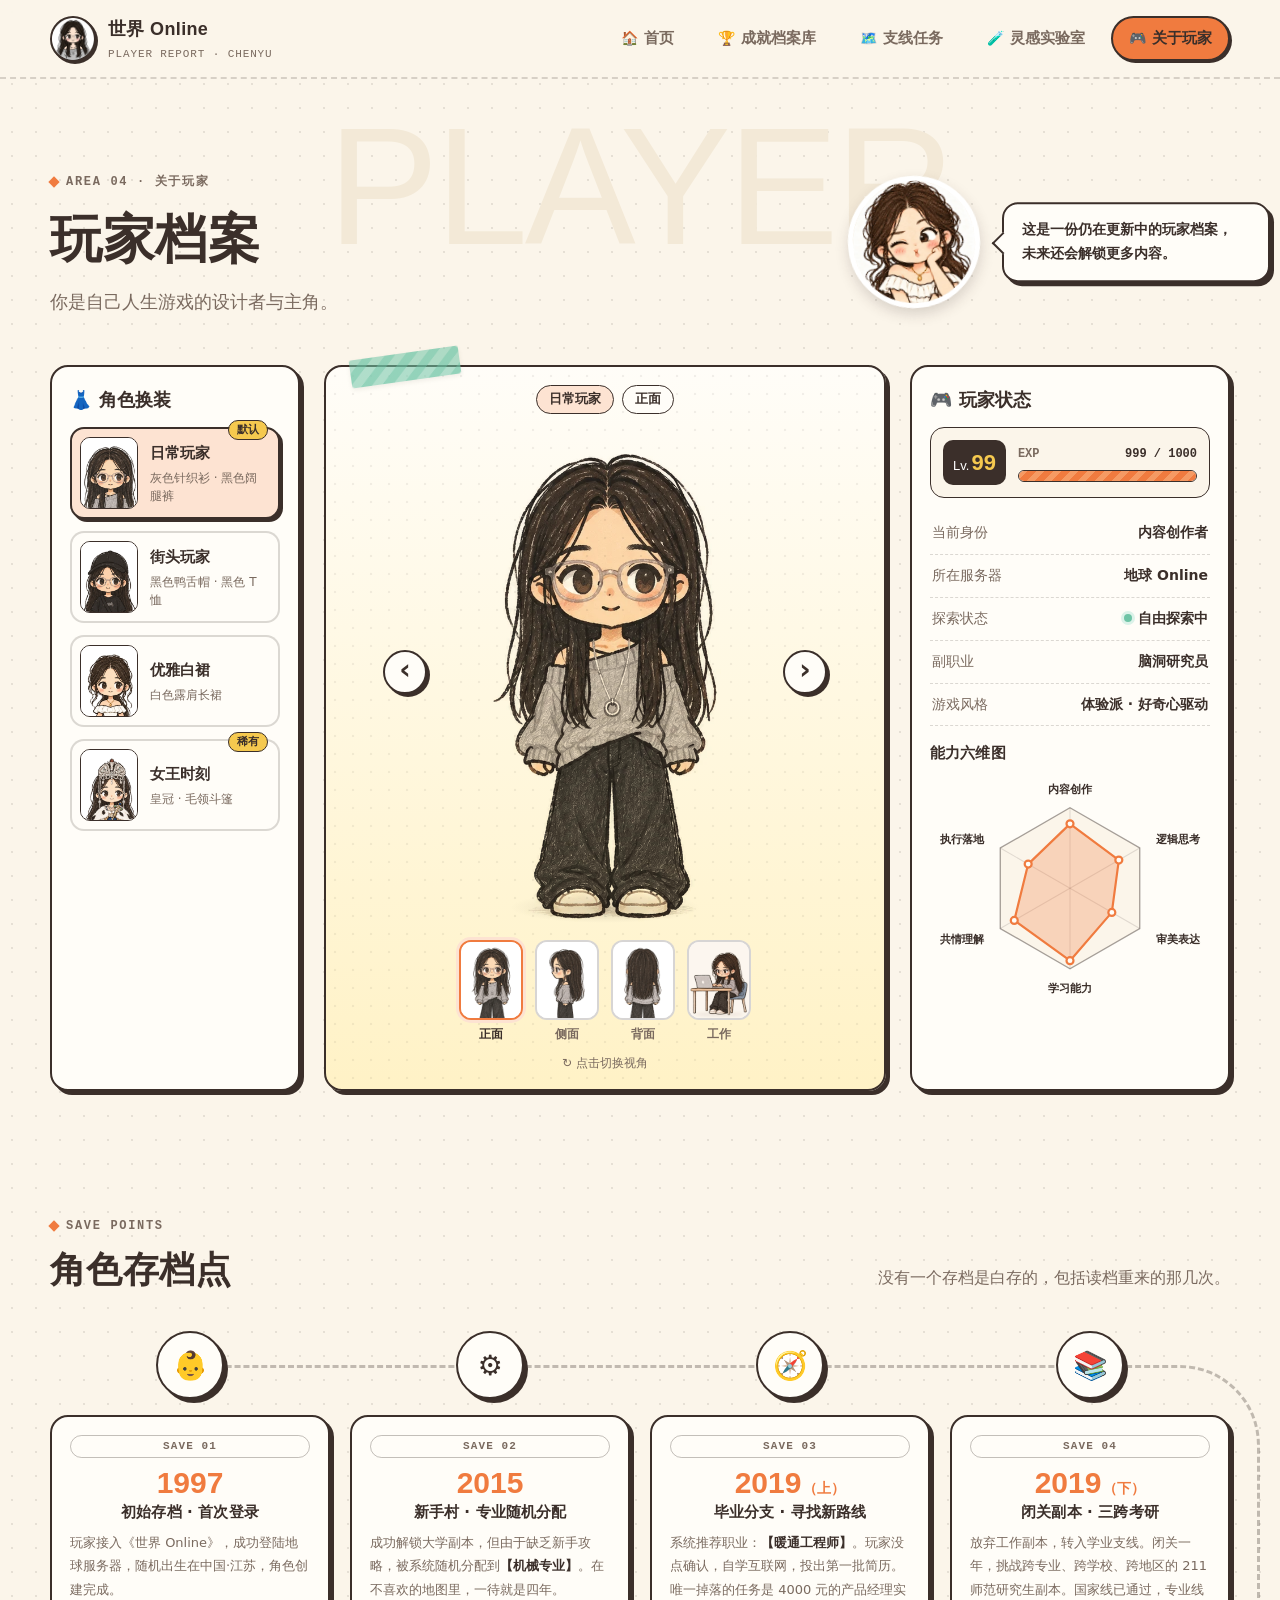
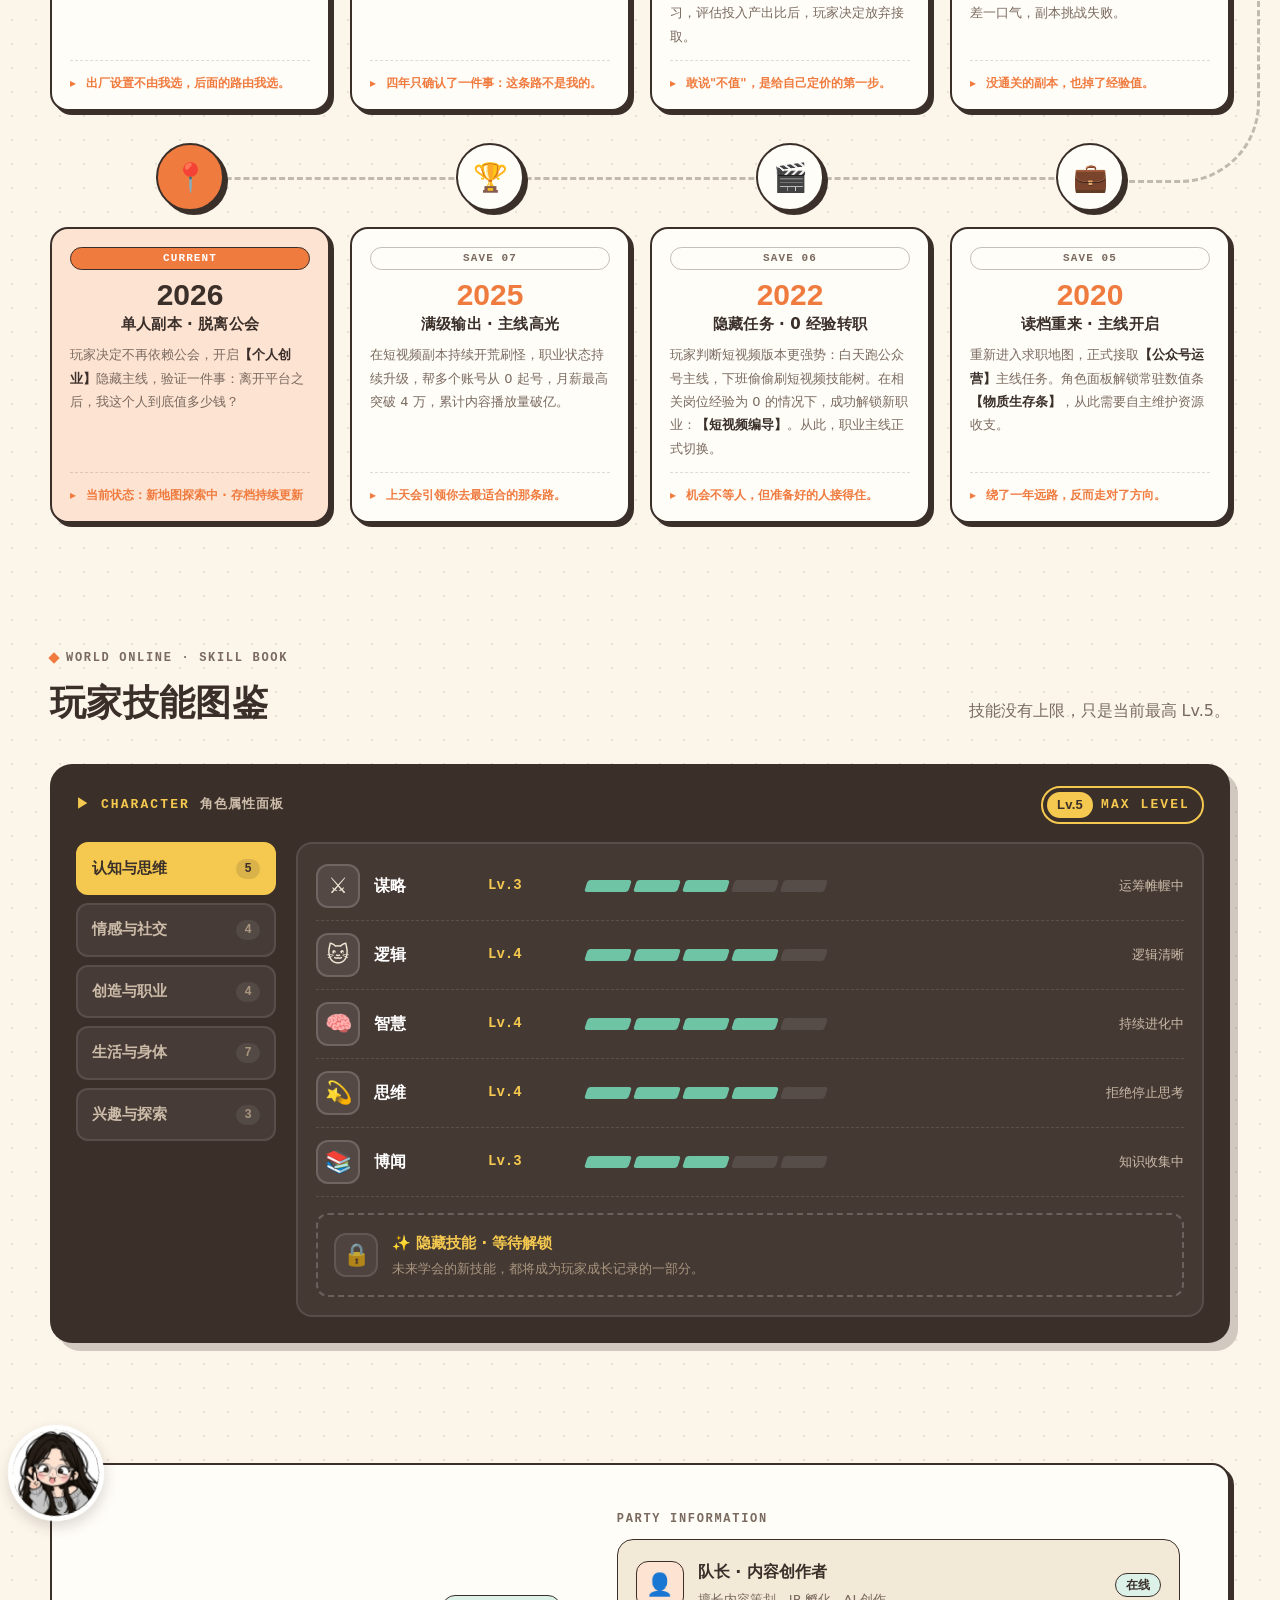
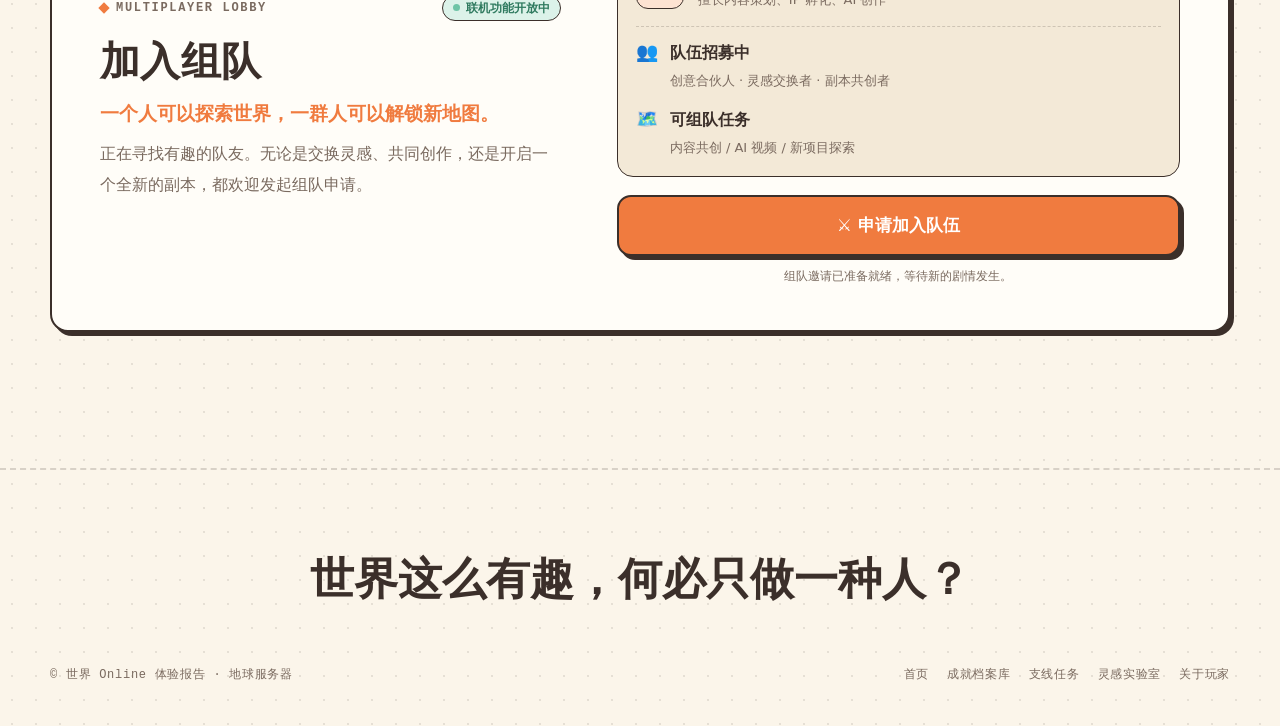
==== commit 12a83468: "更新角色存档点" ====
--- a/about.html
+++ b/about.html
@@ -90,7 +90,7 @@
             <span class="eyebrow">Save Points</span>
             <h2>角色存档点</h2>
           </div>
-          <p>每一次选择，都是让现在的我更完整的关键剧情。</p>
+          <p>没有一个存档是白存的，包括读档重来的那几次。</p>
         </div>
         <div class="savepoints">
           <div class="savepoint reveal">
@@ -99,34 +99,68 @@
               <span class="savepoint-code">SAVE 01</span>
               <b class="savepoint-year">1997</b>
               <h3>初始存档 · 首次登录</h3>
-              <p>玩家接入《世界 Online》，成功登陆地球服务器，角色创建完成。</p>
-            </div>
-          </div>
-          <div class="savepoint reveal">
-            <span class="savepoint-flag">🎓</span>
+              <p>玩家接入《世界 Online》，成功登陆地球服务器，随机出生在中国·江苏，角色创建完成。</p>
+              <p class="savepoint-quote">出厂设置不由我选，后面的路由我选。</p>
+            </div>
+          </div>
+          <div class="savepoint reveal">
+            <span class="savepoint-flag">⚙️</span>
             <div class="card savepoint-card">
               <span class="savepoint-code">SAVE 02</span>
-              <b class="savepoint-year">2019</b>
-              <h3>学业副本 · 新手村通关</h3>
-              <p>课业主线全部清完，<em>【智力】</em><em>【学习】</em>基础属性阈值达标，领取毕业基础装备包，离开新手村，解锁开放大世界地图。</p>
+              <b class="savepoint-year">2015</b>
+              <h3>新手村 · 专业随机分配</h3>
+              <p>成功解锁大学副本，但由于缺乏新手攻略，被系统随机分配到<em>【机械专业】</em>。在不喜欢的地图里，一待就是四年。</p>
+              <p class="savepoint-quote">四年只确认了一件事：这条路不是我的。</p>
+            </div>
+          </div>
+          <div class="savepoint reveal">
+            <span class="savepoint-flag">🧭</span>
+            <div class="card savepoint-card">
+              <span class="savepoint-code">SAVE 03</span>
+              <b class="savepoint-year">2019<small>（上）</small></b>
+              <h3>毕业分支 · 寻找新路线</h3>
+              <p>系统推荐职业：<em>【暖通工程师】</em>。玩家没点确认，自学互联网，投出第一批简历。唯一掉落的任务是 4000 元的产品经理实习，评估投入产出比后，玩家决定放弃接取。</p>
+              <p class="savepoint-quote">敢说"不值"，是给自己定价的第一步。</p>
+            </div>
+          </div>
+          <div class="savepoint reveal">
+            <span class="savepoint-flag">📚</span>
+            <div class="card savepoint-card">
+              <span class="savepoint-code">SAVE 04</span>
+              <b class="savepoint-year">2019<small>（下）</small></b>
+              <h3>闭关副本 · 三跨考研</h3>
+              <p>放弃工作副本，转入学业支线。闭关一年，挑战跨专业、跨学校、跨地区的 211 师范研究生副本。国家线已通过，专业线差一口气，副本挑战失败。</p>
+              <p class="savepoint-quote">没通关的副本，也掉了经验值。</p>
             </div>
           </div>
           <div class="savepoint reveal">
             <span class="savepoint-flag">💼</span>
             <div class="card savepoint-card">
-              <span class="savepoint-code">SAVE 03</span>
+              <span class="savepoint-code">SAVE 05</span>
               <b class="savepoint-year">2020</b>
-              <h3>主线开启 · 职场任务</h3>
-              <p>正式接入职场主线，角色面板解锁常驻数值条<em>【物质生存条】</em>。从此需要自主维护资源收支，在各类随机任务里积攒经验、解锁职业技能树。</p>
+              <h3>读档重来 · 主线开启</h3>
+              <p>重新进入求职地图，正式接取<em>【公众号运营】</em>主线任务。角色面板解锁常驻数值条<em>【物质生存条】</em>，从此需要自主维护资源收支。</p>
+              <p class="savepoint-quote">绕了一年远路，反而走对了方向。</p>
             </div>
           </div>
           <div class="savepoint reveal">
             <span class="savepoint-flag">🎬</span>
             <div class="card savepoint-card">
-              <span class="savepoint-code">SAVE 04</span>
+              <span class="savepoint-code">SAVE 06</span>
               <b class="savepoint-year">2022</b>
-              <h3>副本切换 · 短视频支线解锁</h3>
-              <p>公众号支线副本圆满通关，拿下专属成就，传送至全新板块，开启短视频长线副本。</p>
+              <h3>隐藏任务 · 0 经验转职</h3>
+              <p>玩家判断短视频版本更强势：白天跑公众号主线，下班偷偷刷短视频技能树。在相关岗位经验为 0 的情况下，成功解锁新职业：<em>【短视频编导】</em>。从此，职业主线正式切换。</p>
+              <p class="savepoint-quote">机会不等人，但准备好的人接得住。</p>
+            </div>
+          </div>
+          <div class="savepoint reveal">
+            <span class="savepoint-flag">🏆</span>
+            <div class="card savepoint-card">
+              <span class="savepoint-code">SAVE 07</span>
+              <b class="savepoint-year">2025</b>
+              <h3>满级输出 · 主线高光</h3>
+              <p>在短视频副本持续开荒刷怪，职业状态持续升级，帮多个账号从 0 起号，月薪最高突破 4 万，累计内容播放量破亿。</p>
+              <p class="savepoint-quote">上天会引领你去最适合的那条路。</p>
             </div>
           </div>
           <div class="savepoint savepoint-current reveal">
@@ -134,8 +168,9 @@
             <div class="card savepoint-card">
               <span class="savepoint-code">CURRENT</span>
               <b class="savepoint-year">2026</b>
-              <h3>当前存档 · 持续攻坚</h3>
-              <p>短视频副本持续开荒刷怪，副本评价优秀，成功触发<em>【个人创业】</em>隐藏主线。</p>
+              <h3>单人副本 · 脱离公会</h3>
+              <p>玩家决定不再依赖公会，开启<em>【个人创业】</em>隐藏主线，验证一件事：离开平台之后，我这个人到底值多少钱？</p>
+              <p class="savepoint-quote">当前状态：新地图探索中 · 存档持续更新</p>
             </div>
           </div>
         </div>
--- a/assets/css/style.css
+++ b/assets/css/style.css
@@ -43,6 +43,12 @@
 * { box-sizing: border-box; }
 
 html { scroll-behavior: smooth; }
+
+/* 宽屏等比例放大：内容固定 1180px 宽，2K/4K 屏上会缩在中间显得很小；
+   整页 zoom 放大，排版不变，内容大约占屏幕宽度的 60–70%（用户觉得 3/4 太冲） */
+@media (min-width: 1920px) { html { zoom: 1.1; } }
+@media (min-width: 2240px) { html { zoom: 1.2; } }
+@media (min-width: 2560px) { html { zoom: 1.3; } }
 
 body {
   margin: 0;
@@ -2715,20 +2721,12 @@
   .pf-status { display: block; }
 }
 
+/* 8 个存档点：一行 4 张，两行；每行用虚线把圆形图标串起来 */
 .savepoints {
   position: relative;
   display: grid;
-  grid-template-columns: repeat(5, 1fr);
-  gap: 18px;
-}
-
-.savepoints::before {
-  content: "";
-  position: absolute;
-  left: 4%;
-  right: 4%;
-  top: 34px;
-  border-top: 3px dashed rgba(59, 47, 42, 0.25);
+  grid-template-columns: repeat(4, 1fr);
+  gap: 32px 20px;
 }
 
 .savepoint {
@@ -2736,7 +2734,43 @@
   text-align: center;
 }
 
+/* 蛇形时间线：第一行 01→04 从左往右，第二行 05→CURRENT 从右往左，
+   04 和 05 之间在右侧拐弯，一条线按时间顺序串起全部存档 */
+.savepoint:nth-child(5) { grid-area: 2 / 4; }
+.savepoint:nth-child(6) { grid-area: 2 / 3; }
+.savepoint:nth-child(7) { grid-area: 2 / 2; }
+.savepoint:nth-child(8) { grid-area: 2 / 1; }
+
+/* 每张从图标中心连到下一张：第一行往右连，第二行往左连 */
+.savepoint::before {
+  content: "";
+  position: absolute;
+  top: 34px;
+  left: 50%;
+  width: calc(100% + 20px);
+  border-top: 3px dashed rgba(59, 47, 42, 0.3);
+}
+
+.savepoint:nth-child(n + 5)::before { left: auto; right: 50%; }
+.savepoint:nth-child(4)::before,
+.savepoint:last-child::before { display: none; }
+
+/* 04 → 05 的拐弯：从 04 的图标往右绕出去，再回到正下方 05 的图标 */
+.savepoint:nth-child(4)::after {
+  content: "";
+  position: absolute;
+  top: 34px;
+  left: 50%;
+  right: -30px;
+  height: calc(100% + 32px);
+  border: 3px dashed rgba(59, 47, 42, 0.3);
+  border-left: 0;
+  border-radius: 0 80px 80px 0;
+}
+
 .savepoint-flag {
+  position: relative;
+  z-index: 1;
   display: grid;
   place-items: center;
   width: 68px;
@@ -2756,7 +2790,9 @@
 
 .savepoint-card {
   flex: 1;
-  padding: 18px 16px 20px;
+  display: flex;
+  flex-direction: column;
+  padding: 18px 18px 16px;
 }
 
 .savepoint-code {
@@ -2780,6 +2816,13 @@
   color: var(--orange);
 }
 
+.savepoint-year small {
+  margin-left: 2px;
+  font-family: var(--font-body);
+  font-size: 14px;
+  font-weight: 800;
+}
+
 .savepoint-card h3 {
   margin-bottom: 10px;
   font-size: 15px;
@@ -2799,6 +2842,31 @@
   color: var(--ink);
 }
 
+/* 每个存档的一句感悟：贴在卡片底部 */
+.savepoint-card .savepoint-quote {
+  position: relative;
+  margin-top: auto;
+  padding: 12px 0 0 16px;
+  font-size: 12px;
+  font-weight: 800;
+  line-height: 1.7;
+  color: var(--orange);
+}
+
+.savepoint-quote::before {
+  content: "▸";
+  position: absolute;
+  left: 0;
+  top: 12px;
+}
+
+.savepoint-card p + .savepoint-quote {
+  margin-top: auto;
+  border-top: 1.5px dashed rgba(59, 47, 42, 0.16);
+}
+
+.savepoint-card > p:not(.savepoint-quote) { margin-bottom: 12px; }
+
 /* 当前存档：橙色高亮 */
 .savepoint-current .savepoint-flag { background: var(--orange); }
 .savepoint-current .savepoint-card { background: var(--orange-soft); }
@@ -2812,8 +2880,10 @@
 .savepoint-current .savepoint-year { color: var(--ink); }
 
 @media (max-width: 1100px) {
-  .savepoints { grid-template-columns: repeat(3, 1fr); row-gap: 28px; }
-  .savepoints::before { display: none; }
+  .savepoints { grid-template-columns: repeat(2, 1fr); row-gap: 28px; }
+  .savepoint:nth-child(n) { grid-area: auto; }
+  .savepoint::before,
+  .savepoint:nth-child(4)::after { display: none; }
 }
 
 @media (max-width: 760px) {
